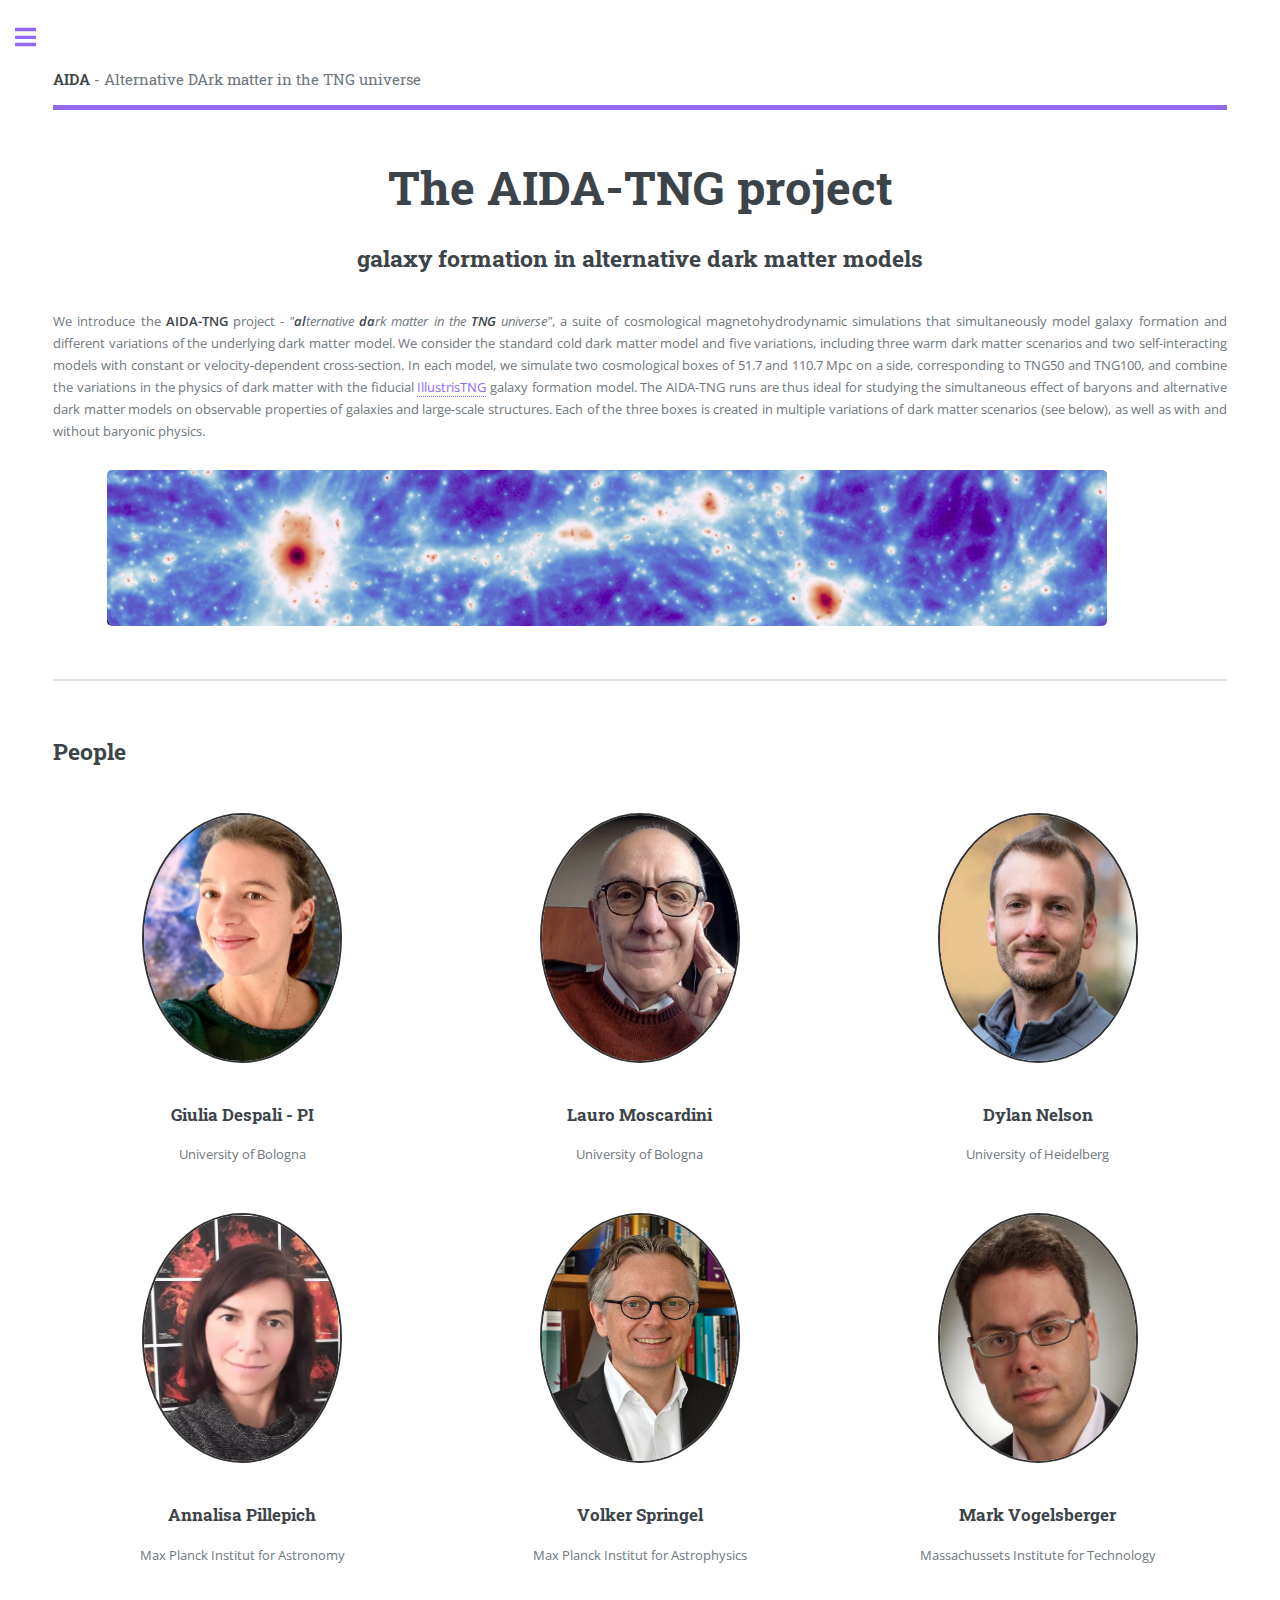
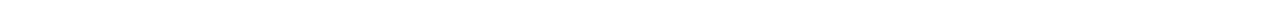
==== index.html @ 96109ca0 "new" ====
<!DOCTYPE HTML>
<!--
	Editorial by HTML5 UP
	html5up.net | @ajlkn
	Free for personal and commercial use under the CCA 3.0 license (html5up.net/license)
-->
<html>
	<head>
		<title>AIDA simulations</title>
		<meta charset="utf-8" />
		<meta name="viewport" content="width=device-width, initial-scale=1, user-scalable=no" />
		<link rel="stylesheet" href="assets/css/main.css" />
	</head>
	<body class="is-preload">

		<!-- Wrapper -->
			<div id="wrapper">

				<!-- Main -->
					<div id="main">
						<div class="inner">

							<!-- Header -->
								<header id="header">
									<a href="index.html" class="logo"><strong>AIDA</strong> - Alternative DArk matter in the TNG universe</a>

								</header>

							<!-- Banner -->
								<section id="banner">
									<div class="content";>
  										<header align='center'>
											<h1>The AIDA-TNG project<br />
											<h2>galaxy formation in alternative dark matter models</p>
										</header>
                                        <p align="justify">  We introduce the <strong>AIDA-TNG</strong> project - <i> "<b>al</b>ternative <b>da</b>rk matter in the <b>TNG</b> universe"</i>, a suite of cosmological magnetohydrodynamic simulations that simultaneously model galaxy formation and different variations of the underlying dark matter model. We consider the standard cold dark matter model and five variations, including three warm dark matter scenarios and two self-interacting models with constant or velocity-dependent cross-section. In each model, we simulate two cosmological boxes of 51.7 and 110.7 Mpc on a side, corresponding to TNG50 and TNG100, and combine the variations in the physics of dark matter with the fiducial <a href="https://www.tng-project.org/">IllustrisTNG</a> galaxy formation model. The AIDA-TNG runs are thus ideal for studying the simultaneous effect of baryons and alternative dark matter models on observable properties of galaxies and large-scale structures. Each of the three boxes is created in multiple variations of dark matter scenarios (see below), as well as with and without baryonic physics.
                                        </p>
                                        <span class="image main"><img src="images/banner.jpg" alt="" style="width:1000px;vertical-align:middle;"/></span>

									</div>
                                </section>


							<!-- Section -->
								<section>
                                    <h2>People</h2>
                                    <div class="row">
                                        <div class="col-4 col-12-medium" align="center">
                                            <span class="image main"><img src="images/giulia.jpg" alt="" style="width:200px;height:250px;border-radius:50%;overflow:hidden;border:2px solid #333;margin:20px;background-size:cover;vertical-align:middle;" /></span>

                                        </div>
                                        <div class="col-4 col-12-medium" align="center">
                                            <span class="image main"><img src="images/lauro2.jpg" alt="" style="width:200px;height:250px;border-radius:50%;overflow:hidden;border:2px solid #333;margin:20px;background-size:cover;vertical-align:middle;" /></span>

                                        </div>
                                        <div class="col-4 col-12-medium" align="center">
                                            <span class="image main"><img src="images/dylan.jpg" alt="" style="width:200px;height:250px;border-radius:50%;overflow:hidden;border:2px solid #333;margin:20px;background-size:cover;vertical-align:middle;" /></span>

                                        </div>
                                    </div>
                                    <div class="row">
                                            <div class="col-4 col-12-medium" align="center">
                                                <h3>Giulia Despali - PI</h3>
                                                <p>University of Bologna</p>
                                            </div>
                                        <div class="col-4 col-12-medium"  align="center";
>
                                                <h3>Lauro Moscardini</h3>
                                            <p>University of Bologna</p>
                                        </div>
                                        <div class="col-4 col-12-medium" align="center">
                                            <h3>Dylan Nelson</h3>
                                            <p>University of Heidelberg</p>
                                        </div>
                                    </div>
                                    <div class="row">
                                        <div class="col-4 col-12-medium" align="center">
                                            <span class="image main"><img src="images/annalisa2.jpg" alt="" style="width:200px;height:250px;border-radius:50%;overflow:hidden;border:2px solid #333;margin:20px;background-size:cover;vertical-align:middle;" /></span>

                                        </div>
                                        <div class="col-4 col-12-medium" align="center">
                                            <span class="image main"><img src="images/volker.jpg" alt="" style="width:200px;height:250px;border-radius:50%;overflow:hidden;border:2px solid #333;margin:20px;background-size:cover;vertical-align:middle;" /></span>

                                        </div>
                                        <div class="col-4 col-12-medium" align="center">
                                            <span class="image main"><img src="images/mark.jpg" alt="" style="width:200px;height:250px;border-radius:50%;overflow:hidden;border:2px solid #333;margin:20px;background-size:cover;vertical-align:middle;" /></span>

                                        </div>
                                    </div>
                                    <div class="row">
                                            <div class="col-4 col-12-medium" align="center">
                                                <h3>Annalisa Pillepich</h3>
                                                <p>Max Planck Institut for Astronomy</p>
                                            </div>
                                        <div class="col-4 col-12-medium" align="center">
                                                <h3>Volker Springel</h3>
                                            <p>Max Planck Institut for Astrophysics</p>
                                        </div>
                                        <div class="col-4 col-12-medium" align="center">
                                            <h3>Mark Vogelsberger</h3>
                                            <p>Massachussets Institute for Technology</p>
                                        </div>
                                    </div>
								</section>

						</div>
					</div>

				<!-- Sidebar -->
					<div id="sidebar">
						<div class="inner">

							<!-- Search -->
								<section id="search" class="alt">
									<form method="post" action="#">
										<input type="text" name="query" id="query" placeholder="Search" />
									</form>
								</section>

							<!-- Menu -->
								<nav id="menu">
									<header class="major">
										<h2>Menu</h2>
									</header>
									<ul>
										<li><a href="index.html">Homepage</a></li>
										<li><a href="overview.html">Overview</a></li>
										<li><a href="news.html">News</a></li>
                                        <li><a href="papers.html">Publications</a></li>
								</nav>


							<!-- Section -->
								<section>
									<header class="major">
										<h2>Get in touch</h2>
									</header>
									<p>If you are interested in using the simulations for your science, please get in touch</p>
									<ul class="contact">
										<li class="icon solid fa-envelope"><a href="#">giulia.despali@unibo.it</a></li>
									</ul>
								</section>

							<!-- Footer -->
								<footer id="footer">
									<p class="copyright">&copy; GD. All rights reserved. Design: <a href="https://html5up.net">HTML5 UP</a>.</p>
								</footer>

						</div>
					</div>

			</div>

		<!-- Scripts -->
			<script src="assets/js/jquery.min.js"></script>
			<script src="assets/js/browser.min.js"></script>
			<script src="assets/js/breakpoints.min.js"></script>
			<script src="assets/js/util.js"></script>
			<script src="assets/js/main.js"></script>

	</body>
</html>
---- assets/css/main.css ----
@import url(fontawesome-all.min.css);
@import url("https://fonts.googleapis.com/css?family=Open+Sans:400,600,400italic,600italic|Roboto+Slab:400,700");
/*
	Editorial by HTML5 UP
	html5up.net | @ajlkn
	Free for personal and commercial use under the CCA 3.0 license (html5up.net/license)
*/
html, body, div, span, applet, object,
iframe, h1, h2, h3, h4, h5, h6, p, blockquote,
pre, a, abbr, acronym, address, big, cite,
code, del, dfn, em, img, ins, kbd, q, s, samp,
small, strike, strong, sub, sup, tt, var, b,
u, i, center, dl, dt, dd, ol, ul, li, fieldset,
form, label, legend, table, caption, tbody,
tfoot, thead, tr, th, td, article, aside,
canvas, details, embed, figure, figcaption,
footer, header, hgroup, menu, nav, output, ruby,
section, summary, time, mark, audio, video {
  margin: 0;
  padding: 0;
  border: 0;
  font-size: 100%;
  font: inherit;
  vertical-align: baseline; }

article, aside, details, figcaption, figure,
footer, header, hgroup, menu, nav, section {
  display: block; }

body {
  line-height: 1; }

ol, ul {
  list-style: none; }

blockquote, q {
  quotes: none; }
  blockquote:before, blockquote:after, q:before, q:after {
    content: '';
    content: none; }

table {
  border-collapse: collapse;
  border-spacing: 0; }

body {
  -webkit-text-size-adjust: none; }

mark {
  background-color: transparent;
  color: inherit; }

input::-moz-focus-inner {
  border: 0;
  padding: 0; }

input, select, textarea {
  -moz-appearance: none;
  -webkit-appearance: none;
  -ms-appearance: none;
  appearance: none; }

/* Basic */
@-ms-viewport {
  width: device-width; }

body {
  -ms-overflow-style: scrollbar; }

@media screen and (max-width: 480px) {
  html, body {
    min-width: 320px; } }

html {
  box-sizing: border-box; }

*, *:before, *:after {
  box-sizing: inherit; }

body {
  background: #ffffff; }
  body.is-preload *, body.is-preload *:before, body.is-preload *:after, body.is-resizing *, body.is-resizing *:before, body.is-resizing *:after {
    -moz-animation: none !important;
    -webkit-animation: none !important;
    -ms-animation: none !important;
    animation: none !important;
    -moz-transition: none !important;
    -webkit-transition: none !important;
    -ms-transition: none !important;
    transition: none !important; }

/* Type */
body, input, select, textarea {
  color: #6f777d;
  font-family: "Open Sans", sans-serif;
  font-size: 13pt;
  font-weight: 400;
  line-height: 1.65; }
  @media screen and (max-width: 1680px) {
    body, input, select, textarea {
      font-size: 11pt; } }
  @media screen and (max-width: 1280px) {
    body, input, select, textarea {
      font-size: 10pt; } }
  @media screen and (max-width: 360px) {
    body, input, select, textarea {
      font-size: 9pt; } }

a {
  -moz-transition: color 0.2s ease-in-out, border-bottom-color 0.2s ease-in-out;
  -webkit-transition: color 0.2s ease-in-out, border-bottom-color 0.2s ease-in-out;
  -ms-transition: color 0.2s ease-in-out, border-bottom-color 0.2s ease-in-out;
  transition: color 0.2s ease-in-out, border-bottom-color 0.2s ease-in-out;
  border-bottom: dotted 1px;
  color: #9268f2;
  text-decoration: none; }
  a:hover {
    border-bottom-color: #9268f2;
    color: #9268f2 !important; }
    a:hover strong {
      color: inherit; }

strong, b {
  color: #3d4449;
  font-weight: 600; }

em, i {
  font-style: italic; }

p {
  margin: 0 0 2em 0; }

h1, h2, h3, h4, h5, h6 {
  color: #3d4449;
  font-family: "Roboto Slab", serif;
  font-weight: 700;
  line-height: 1.5;
  margin: 0 0 1em 0; }
  h1 a, h2 a, h3 a, h4 a, h5 a, h6 a {
    color: inherit;
    text-decoration: none;
    border-bottom: 0; }

h1 {
  font-size: 4em;
  margin: 0 0 0.5em 0;
  line-height: 1.3; }

h2 {
  font-size: 1.75em; }

h3 {
  font-size: 1.25em; }

h4 {
  font-size: 1.1em; }

h5 {
  font-size: 0.9em; }

h6 {
  font-size: 0.7em; }

@media screen and (max-width: 1680px) {
  h1 {
    font-size: 3.5em; } }

@media screen and (max-width: 980px) {
  h1 {
    font-size: 3.25em; } }

@media screen and (max-width: 736px) {
  h1 {
    font-size: 2em;
    line-height: 1.4; }
  h2 {
    font-size: 1.5em; } }

sub {
  font-size: 0.8em;
  position: relative;
  top: 0.5em; }

sup {
  font-size: 0.8em;
  position: relative;
  top: -0.5em; }

blockquote {
  border-left: solid 3px rgba(210, 215, 217, 0.75);
  font-style: italic;
  margin: 0 0 2em 0;
  padding: 0.5em 0 0.5em 2em; }

code {
  background: rgba(230, 235, 237, 0.25);
  border-radius: 0.375em;
  border: solid 1px rgba(210, 215, 217, 0.75);
  font-family: "Courier New", monospace;
  font-size: 0.9em;
  margin: 0 0.25em;
  padding: 0.25em 0.65em; }

pre {
  -webkit-overflow-scrolling: touch;
  font-family: "Courier New", monospace;
  font-size: 0.9em;
  margin: 0 0 2em 0; }
  pre code {
    display: block;
    line-height: 1.75;
    padding: 1em 1.5em;
    overflow-x: auto; }

hr {
  border: 0;
  border-bottom: solid 1px rgba(210, 215, 217, 0.75);
  margin: 2em 0; }
  hr.major {
    margin: 3em 0; }

.align-left {
  text-align: left; }

.align-center {
  text-align: center; }

.align-right {
  text-align: right; }

/* Row */
.row {
  display: flex;
  flex-wrap: wrap;
  box-sizing: border-box;
  align-items: stretch; }
  .row > * {
    box-sizing: border-box; }
  .row.gtr-uniform > * > :last-child {
    margin-bottom: 0; }
  .row.aln-left {
    justify-content: flex-start; }
  .row.aln-center {
    justify-content: center; }
  .row.aln-right {
    justify-content: flex-end; }
  .row.aln-top {
    align-items: flex-start; }
  .row.aln-middle {
    align-items: center; }
  .row.aln-bottom {
    align-items: flex-end; }
  .row > .imp {
    order: -1; }
  .row > .col-1 {
    width: 8.33333%; }
  .row > .off-1 {
    margin-left: 8.33333%; }
  .row > .col-2 {
    width: 16.66667%; }
  .row > .off-2 {
    margin-left: 16.66667%; }
  .row > .col-3 {
    width: 25%; }
  .row > .off-3 {
    margin-left: 25%; }
  .row > .col-4 {
    width: 33.33333%; }
  .row > .off-4 {
    margin-left: 33.33333%; }
  .row > .col-5 {
    width: 41.66667%; }
  .row > .off-5 {
    margin-left: 41.66667%; }
  .row > .col-6 {
    width: 50%; }
  .row > .off-6 {
    margin-left: 50%; }
  .row > .col-7 {
    width: 58.33333%; }
  .row > .off-7 {
    margin-left: 58.33333%; }
  .row > .col-8 {
    width: 66.66667%; }
  .row > .off-8 {
    margin-left: 66.66667%; }
  .row > .col-9 {
    width: 75%; }
  .row > .off-9 {
    margin-left: 75%; }
  .row > .col-10 {
    width: 83.33333%; }
  .row > .off-10 {
    margin-left: 83.33333%; }
  .row > .col-11 {
    width: 91.66667%; }
  .row > .off-11 {
    margin-left: 91.66667%; }
  .row > .col-12 {
    width: 100%; }
  .row > .off-12 {
    margin-left: 100%; }
  .row.gtr-0 {
    margin-top: 0;
    margin-left: 0em; }
    .row.gtr-0 > * {
      padding: 0 0 0 0em; }
    .row.gtr-0.gtr-uniform {
      margin-top: 0em; }
      .row.gtr-0.gtr-uniform > * {
        padding-top: 0em; }
  .row.gtr-25 {
    margin-top: 0;
    margin-left: -0.375em; }
    .row.gtr-25 > * {
      padding: 0 0 0 0.375em; }
    .row.gtr-25.gtr-uniform {
      margin-top: -0.375em; }
      .row.gtr-25.gtr-uniform > * {
        padding-top: 0.375em; }
  .row.gtr-50 {
    margin-top: 0;
    margin-left: -0.75em; }
    .row.gtr-50 > * {
      padding: 0 0 0 0.75em; }
    .row.gtr-50.gtr-uniform {
      margin-top: -0.75em; }
      .row.gtr-50.gtr-uniform > * {
        padding-top: 0.75em; }
  .row {
    margin-top: 0;
    margin-left: -1.5em; }
    .row > * {
      padding: 0 0 0 1.5em; }
    .row.gtr-uniform {
      margin-top: -1.5em; }
      .row.gtr-uniform > * {
        padding-top: 1.5em; }
  .row.gtr-150 {
    margin-top: 0;
    margin-left: -2.25em; }
    .row.gtr-150 > * {
      padding: 0 0 0 2.25em; }
    .row.gtr-150.gtr-uniform {
      margin-top: -2.25em; }
      .row.gtr-150.gtr-uniform > * {
        padding-top: 2.25em; }
  .row.gtr-200 {
    margin-top: 0;
    margin-left: -3em; }
    .row.gtr-200 > * {
      padding: 0 0 0 3em; }
    .row.gtr-200.gtr-uniform {
      margin-top: -3em; }
      .row.gtr-200.gtr-uniform > * {
        padding-top: 3em; }
  @media screen and (max-width: 1680px) {
    .row {
      display: flex;
      flex-wrap: wrap;
      box-sizing: border-box;
      align-items: stretch; }
      .row > * {
        box-sizing: border-box; }
      .row.gtr-uniform > * > :last-child {
        margin-bottom: 0; }
      .row.aln-left {
        justify-content: flex-start; }
      .row.aln-center {
        justify-content: center; }
      .row.aln-right {
        justify-content: flex-end; }
      .row.aln-top {
        align-items: flex-start; }
      .row.aln-middle {
        align-items: center; }
      .row.aln-bottom {
        align-items: flex-end; }
      .row > .imp-xlarge {
        order: -1; }
      .row > .col-1-xlarge {
        width: 8.33333%; }
      .row > .off-1-xlarge {
        margin-left: 8.33333%; }
      .row > .col-2-xlarge {
        width: 16.66667%; }
      .row > .off-2-xlarge {
        margin-left: 16.66667%; }
      .row > .col-3-xlarge {
        width: 25%; }
      .row > .off-3-xlarge {
        margin-left: 25%; }
      .row > .col-4-xlarge {
        width: 33.33333%; }
      .row > .off-4-xlarge {
        margin-left: 33.33333%; }
      .row > .col-5-xlarge {
        width: 41.66667%; }
      .row > .off-5-xlarge {
        margin-left: 41.66667%; }
      .row > .col-6-xlarge {
        width: 50%; }
      .row > .off-6-xlarge {
        margin-left: 50%; }
      .row > .col-7-xlarge {
        width: 58.33333%; }
      .row > .off-7-xlarge {
        margin-left: 58.33333%; }
      .row > .col-8-xlarge {
        width: 66.66667%; }
      .row > .off-8-xlarge {
        margin-left: 66.66667%; }
      .row > .col-9-xlarge {
        width: 75%; }
      .row > .off-9-xlarge {
        margin-left: 75%; }
      .row > .col-10-xlarge {
        width: 83.33333%; }
      .row > .off-10-xlarge {
        margin-left: 83.33333%; }
      .row > .col-11-xlarge {
        width: 91.66667%; }
      .row > .off-11-xlarge {
        margin-left: 91.66667%; }
      .row > .col-12-xlarge {
        width: 100%; }
      .row > .off-12-xlarge {
        margin-left: 100%; }
      .row.gtr-0 {
        margin-top: 0;
        margin-left: 0em; }
        .row.gtr-0 > * {
          padding: 0 0 0 0em; }
        .row.gtr-0.gtr-uniform {
          margin-top: 0em; }
          .row.gtr-0.gtr-uniform > * {
            padding-top: 0em; }
      .row.gtr-25 {
        margin-top: 0;
        margin-left: -0.375em; }
        .row.gtr-25 > * {
          padding: 0 0 0 0.375em; }
        .row.gtr-25.gtr-uniform {
          margin-top: -0.375em; }
          .row.gtr-25.gtr-uniform > * {
            padding-top: 0.375em; }
      .row.gtr-50 {
        margin-top: 0;
        margin-left: -0.75em; }
        .row.gtr-50 > * {
          padding: 0 0 0 0.75em; }
        .row.gtr-50.gtr-uniform {
          margin-top: -0.75em; }
          .row.gtr-50.gtr-uniform > * {
            padding-top: 0.75em; }
      .row {
        margin-top: 0;
        margin-left: -1.5em; }
        .row > * {
          padding: 0 0 0 1.5em; }
        .row.gtr-uniform {
          margin-top: -1.5em; }
          .row.gtr-uniform > * {
            padding-top: 1.5em; }
      .row.gtr-150 {
        margin-top: 0;
        margin-left: -2.25em; }
        .row.gtr-150 > * {
          padding: 0 0 0 2.25em; }
        .row.gtr-150.gtr-uniform {
          margin-top: -2.25em; }
          .row.gtr-150.gtr-uniform > * {
            padding-top: 2.25em; }
      .row.gtr-200 {
        margin-top: 0;
        margin-left: -3em; }
        .row.gtr-200 > * {
          padding: 0 0 0 3em; }
        .row.gtr-200.gtr-uniform {
          margin-top: -3em; }
          .row.gtr-200.gtr-uniform > * {
            padding-top: 3em; } }
  @media screen and (max-width: 1280px) {
    .row {
      display: flex;
      flex-wrap: wrap;
      box-sizing: border-box;
      align-items: stretch; }
      .row > * {
        box-sizing: border-box; }
      .row.gtr-uniform > * > :last-child {
        margin-bottom: 0; }
      .row.aln-left {
        justify-content: flex-start; }
      .row.aln-center {
        justify-content: center; }
      .row.aln-right {
        justify-content: flex-end; }
      .row.aln-top {
        align-items: flex-start; }
      .row.aln-middle {
        align-items: center; }
      .row.aln-bottom {
        align-items: flex-end; }
      .row > .imp-large {
        order: -1; }
      .row > .col-1-large {
        width: 8.33333%; }
      .row > .off-1-large {
        margin-left: 8.33333%; }
      .row > .col-2-large {
        width: 16.66667%; }
      .row > .off-2-large {
        margin-left: 16.66667%; }
      .row > .col-3-large {
        width: 25%; }
      .row > .off-3-large {
        margin-left: 25%; }
      .row > .col-4-large {
        width: 33.33333%; }
      .row > .off-4-large {
        margin-left: 33.33333%; }
      .row > .col-5-large {
        width: 41.66667%; }
      .row > .off-5-large {
        margin-left: 41.66667%; }
      .row > .col-6-large {
        width: 50%; }
      .row > .off-6-large {
        margin-left: 50%; }
      .row > .col-7-large {
        width: 58.33333%; }
      .row > .off-7-large {
        margin-left: 58.33333%; }
      .row > .col-8-large {
        width: 66.66667%; }
      .row > .off-8-large {
        margin-left: 66.66667%; }
      .row > .col-9-large {
        width: 75%; }
      .row > .off-9-large {
        margin-left: 75%; }
      .row > .col-10-large {
        width: 83.33333%; }
      .row > .off-10-large {
        margin-left: 83.33333%; }
      .row > .col-11-large {
        width: 91.66667%; }
      .row > .off-11-large {
        margin-left: 91.66667%; }
      .row > .col-12-large {
        width: 100%; }
      .row > .off-12-large {
        margin-left: 100%; }
      .row.gtr-0 {
        margin-top: 0;
        margin-left: 0em; }
        .row.gtr-0 > * {
          padding: 0 0 0 0em; }
        .row.gtr-0.gtr-uniform {
          margin-top: 0em; }
          .row.gtr-0.gtr-uniform > * {
            padding-top: 0em; }
      .row.gtr-25 {
        margin-top: 0;
        margin-left: -0.375em; }
        .row.gtr-25 > * {
          padding: 0 0 0 0.375em; }
        .row.gtr-25.gtr-uniform {
          margin-top: -0.375em; }
          .row.gtr-25.gtr-uniform > * {
            padding-top: 0.375em; }
      .row.gtr-50 {
        margin-top: 0;
        margin-left: -0.75em; }
        .row.gtr-50 > * {
          padding: 0 0 0 0.75em; }
        .row.gtr-50.gtr-uniform {
          margin-top: -0.75em; }
          .row.gtr-50.gtr-uniform > * {
            padding-top: 0.75em; }
      .row {
        margin-top: 0;
        margin-left: -1.5em; }
        .row > * {
          padding: 0 0 0 1.5em; }
        .row.gtr-uniform {
          margin-top: -1.5em; }
          .row.gtr-uniform > * {
            padding-top: 1.5em; }
      .row.gtr-150 {
        margin-top: 0;
        margin-left: -2.25em; }
        .row.gtr-150 > * {
          padding: 0 0 0 2.25em; }
        .row.gtr-150.gtr-uniform {
          margin-top: -2.25em; }
          .row.gtr-150.gtr-uniform > * {
            padding-top: 2.25em; }
      .row.gtr-200 {
        margin-top: 0;
        margin-left: -3em; }
        .row.gtr-200 > * {
          padding: 0 0 0 3em; }
        .row.gtr-200.gtr-uniform {
          margin-top: -3em; }
          .row.gtr-200.gtr-uniform > * {
            padding-top: 3em; } }
  @media screen and (max-width: 980px) {
    .row {
      display: flex;
      flex-wrap: wrap;
      box-sizing: border-box;
      align-items: stretch; }
      .row > * {
        box-sizing: border-box; }
      .row.gtr-uniform > * > :last-child {
        margin-bottom: 0; }
      .row.aln-left {
        justify-content: flex-start; }
      .row.aln-center {
        justify-content: center; }
      .row.aln-right {
        justify-content: flex-end; }
      .row.aln-top {
        align-items: flex-start; }
      .row.aln-middle {
        align-items: center; }
      .row.aln-bottom {
        align-items: flex-end; }
      .row > .imp-medium {
        order: -1; }
      .row > .col-1-medium {
        width: 8.33333%; }
      .row > .off-1-medium {
        margin-left: 8.33333%; }
      .row > .col-2-medium {
        width: 16.66667%; }
      .row > .off-2-medium {
        margin-left: 16.66667%; }
      .row > .col-3-medium {
        width: 25%; }
      .row > .off-3-medium {
        margin-left: 25%; }
      .row > .col-4-medium {
        width: 33.33333%; }
      .row > .off-4-medium {
        margin-left: 33.33333%; }
      .row > .col-5-medium {
        width: 41.66667%; }
      .row > .off-5-medium {
        margin-left: 41.66667%; }
      .row > .col-6-medium {
        width: 50%; }
      .row > .off-6-medium {
        margin-left: 50%; }
      .row > .col-7-medium {
        width: 58.33333%; }
      .row > .off-7-medium {
        margin-left: 58.33333%; }
      .row > .col-8-medium {
        width: 66.66667%; }
      .row > .off-8-medium {
        margin-left: 66.66667%; }
      .row > .col-9-medium {
        width: 75%; }
      .row > .off-9-medium {
        margin-left: 75%; }
      .row > .col-10-medium {
        width: 83.33333%; }
      .row > .off-10-medium {
        margin-left: 83.33333%; }
      .row > .col-11-medium {
        width: 91.66667%; }
      .row > .off-11-medium {
        margin-left: 91.66667%; }
      .row > .col-12-medium {
        width: 100%; }
      .row > .off-12-medium {
        margin-left: 100%; }
      .row.gtr-0 {
        margin-top: 0;
        margin-left: 0em; }
        .row.gtr-0 > * {
          padding: 0 0 0 0em; }
        .row.gtr-0.gtr-uniform {
          margin-top: 0em; }
          .row.gtr-0.gtr-uniform > * {
            padding-top: 0em; }
      .row.gtr-25 {
        margin-top: 0;
        margin-left: -0.375em; }
        .row.gtr-25 > * {
          padding: 0 0 0 0.375em; }
        .row.gtr-25.gtr-uniform {
          margin-top: -0.375em; }
          .row.gtr-25.gtr-uniform > * {
            padding-top: 0.375em; }
      .row.gtr-50 {
        margin-top: 0;
        margin-left: -0.75em; }
        .row.gtr-50 > * {
          padding: 0 0 0 0.75em; }
        .row.gtr-50.gtr-uniform {
          margin-top: -0.75em; }
          .row.gtr-50.gtr-uniform > * {
            padding-top: 0.75em; }
      .row {
        margin-top: 0;
        margin-left: -1.5em; }
        .row > * {
          padding: 0 0 0 1.5em; }
        .row.gtr-uniform {
          margin-top: -1.5em; }
          .row.gtr-uniform > * {
            padding-top: 1.5em; }
      .row.gtr-150 {
        margin-top: 0;
        margin-left: -2.25em; }
        .row.gtr-150 > * {
          padding: 0 0 0 2.25em; }
        .row.gtr-150.gtr-uniform {
          margin-top: -2.25em; }
          .row.gtr-150.gtr-uniform > * {
            padding-top: 2.25em; }
      .row.gtr-200 {
        margin-top: 0;
        margin-left: -3em; }
        .row.gtr-200 > * {
          padding: 0 0 0 3em; }
        .row.gtr-200.gtr-uniform {
          margin-top: -3em; }
          .row.gtr-200.gtr-uniform > * {
            padding-top: 3em; } }
  @media screen and (max-width: 736px) {
    .row {
      display: flex;
      flex-wrap: wrap;
      box-sizing: border-box;
      align-items: stretch; }
      .row > * {
        box-sizing: border-box; }
      .row.gtr-uniform > * > :last-child {
        margin-bottom: 0; }
      .row.aln-left {
        justify-content: flex-start; }
      .row.aln-center {
        justify-content: center; }
      .row.aln-right {
        justify-content: flex-end; }
      .row.aln-top {
        align-items: flex-start; }
      .row.aln-middle {
        align-items: center; }
      .row.aln-bottom {
        align-items: flex-end; }
      .row > .imp-small {
        order: -1; }
      .row > .col-1-small {
        width: 8.33333%; }
      .row > .off-1-small {
        margin-left: 8.33333%; }
      .row > .col-2-small {
        width: 16.66667%; }
      .row > .off-2-small {
        margin-left: 16.66667%; }
      .row > .col-3-small {
        width: 25%; }
      .row > .off-3-small {
        margin-left: 25%; }
      .row > .col-4-small {
        width: 33.33333%; }
      .row > .off-4-small {
        margin-left: 33.33333%; }
      .row > .col-5-small {
        width: 41.66667%; }
      .row > .off-5-small {
        margin-left: 41.66667%; }
      .row > .col-6-small {
        width: 50%; }
      .row > .off-6-small {
        margin-left: 50%; }
      .row > .col-7-small {
        width: 58.33333%; }
      .row > .off-7-small {
        margin-left: 58.33333%; }
      .row > .col-8-small {
        width: 66.66667%; }
      .row > .off-8-small {
        margin-left: 66.66667%; }
      .row > .col-9-small {
        width: 75%; }
      .row > .off-9-small {
        margin-left: 75%; }
      .row > .col-10-small {
        width: 83.33333%; }
      .row > .off-10-small {
        margin-left: 83.33333%; }
      .row > .col-11-small {
        width: 91.66667%; }
      .row > .off-11-small {
        margin-left: 91.66667%; }
      .row > .col-12-small {
        width: 100%; }
      .row > .off-12-small {
        margin-left: 100%; }
      .row.gtr-0 {
        margin-top: 0;
        margin-left: 0em; }
        .row.gtr-0 > * {
          padding: 0 0 0 0em; }
        .row.gtr-0.gtr-uniform {
          margin-top: 0em; }
          .row.gtr-0.gtr-uniform > * {
            padding-top: 0em; }
      .row.gtr-25 {
        margin-top: 0;
        margin-left: -0.375em; }
        .row.gtr-25 > * {
          padding: 0 0 0 0.375em; }
        .row.gtr-25.gtr-uniform {
          margin-top: -0.375em; }
          .row.gtr-25.gtr-uniform > * {
            padding-top: 0.375em; }
      .row.gtr-50 {
        margin-top: 0;
        margin-left: -0.75em; }
        .row.gtr-50 > * {
          padding: 0 0 0 0.75em; }
        .row.gtr-50.gtr-uniform {
          margin-top: -0.75em; }
          .row.gtr-50.gtr-uniform > * {
            padding-top: 0.75em; }
      .row {
        margin-top: 0;
        margin-left: -1.5em; }
        .row > * {
          padding: 0 0 0 1.5em; }
        .row.gtr-uniform {
          margin-top: -1.5em; }
          .row.gtr-uniform > * {
            padding-top: 1.5em; }
      .row.gtr-150 {
        margin-top: 0;
        margin-left: -2.25em; }
        .row.gtr-150 > * {
          padding: 0 0 0 2.25em; }
        .row.gtr-150.gtr-uniform {
          margin-top: -2.25em; }
          .row.gtr-150.gtr-uniform > * {
            padding-top: 2.25em; }
      .row.gtr-200 {
        margin-top: 0;
        margin-left: -3em; }
        .row.gtr-200 > * {
          padding: 0 0 0 3em; }
        .row.gtr-200.gtr-uniform {
          margin-top: -3em; }
          .row.gtr-200.gtr-uniform > * {
            padding-top: 3em; } }
  @media screen and (max-width: 480px) {
    .row {
      display: flex;
      flex-wrap: wrap;
      box-sizing: border-box;
      align-items: stretch; }
      .row > * {
        box-sizing: border-box; }
      .row.gtr-uniform > * > :last-child {
        margin-bottom: 0; }
      .row.aln-left {
        justify-content: flex-start; }
      .row.aln-center {
        justify-content: center; }
      .row.aln-right {
        justify-content: flex-end; }
      .row.aln-top {
        align-items: flex-start; }
      .row.aln-middle {
        align-items: center; }
      .row.aln-bottom {
        align-items: flex-end; }
      .row > .imp-xsmall {
        order: -1; }
      .row > .col-1-xsmall {
        width: 8.33333%; }
      .row > .off-1-xsmall {
        margin-left: 8.33333%; }
      .row > .col-2-xsmall {
        width: 16.66667%; }
      .row > .off-2-xsmall {
        margin-left: 16.66667%; }
      .row > .col-3-xsmall {
        width: 25%; }
      .row > .off-3-xsmall {
        margin-left: 25%; }
      .row > .col-4-xsmall {
        width: 33.33333%; }
      .row > .off-4-xsmall {
        margin-left: 33.33333%; }
      .row > .col-5-xsmall {
        width: 41.66667%; }
      .row > .off-5-xsmall {
        margin-left: 41.66667%; }
      .row > .col-6-xsmall {
        width: 50%; }
      .row > .off-6-xsmall {
        margin-left: 50%; }
      .row > .col-7-xsmall {
        width: 58.33333%; }
      .row > .off-7-xsmall {
        margin-left: 58.33333%; }
      .row > .col-8-xsmall {
        width: 66.66667%; }
      .row > .off-8-xsmall {
        margin-left: 66.66667%; }
      .row > .col-9-xsmall {
        width: 75%; }
      .row > .off-9-xsmall {
        margin-left: 75%; }
      .row > .col-10-xsmall {
        width: 83.33333%; }
      .row > .off-10-xsmall {
        margin-left: 83.33333%; }
      .row > .col-11-xsmall {
        width: 91.66667%; }
      .row > .off-11-xsmall {
        margin-left: 91.66667%; }
      .row > .col-12-xsmall {
        width: 100%; }
      .row > .off-12-xsmall {
        margin-left: 100%; }
      .row.gtr-0 {
        margin-top: 0;
        margin-left: 0em; }
        .row.gtr-0 > * {
          padding: 0 0 0 0em; }
        .row.gtr-0.gtr-uniform {
          margin-top: 0em; }
          .row.gtr-0.gtr-uniform > * {
            padding-top: 0em; }
      .row.gtr-25 {
        margin-top: 0;
        margin-left: -0.375em; }
        .row.gtr-25 > * {
          padding: 0 0 0 0.375em; }
        .row.gtr-25.gtr-uniform {
          margin-top: -0.375em; }
          .row.gtr-25.gtr-uniform > * {
            padding-top: 0.375em; }
      .row.gtr-50 {
        margin-top: 0;
        margin-left: -0.75em; }
        .row.gtr-50 > * {
          padding: 0 0 0 0.75em; }
        .row.gtr-50.gtr-uniform {
          margin-top: -0.75em; }
          .row.gtr-50.gtr-uniform > * {
            padding-top: 0.75em; }
      .row {
        margin-top: 0;
        margin-left: -1.5em; }
        .row > * {
          padding: 0 0 0 1.5em; }
        .row.gtr-uniform {
          margin-top: -1.5em; }
          .row.gtr-uniform > * {
            padding-top: 1.5em; }
      .row.gtr-150 {
        margin-top: 0;
        margin-left: -2.25em; }
        .row.gtr-150 > * {
          padding: 0 0 0 2.25em; }
        .row.gtr-150.gtr-uniform {
          margin-top: -2.25em; }
          .row.gtr-150.gtr-uniform > * {
            padding-top: 2.25em; }
      .row.gtr-200 {
        margin-top: 0;
        margin-left: -3em; }
        .row.gtr-200 > * {
          padding: 0 0 0 3em; }
        .row.gtr-200.gtr-uniform {
          margin-top: -3em; }
          .row.gtr-200.gtr-uniform > * {
            padding-top: 3em; } }

/* Section/Article */
section.special, article.special {
  text-align: center; }

header p {
  font-family: "Roboto Slab", serif;
  font-size: 1em;
  font-weight: 400;
  letter-spacing: 0.075em;
  margin-top: -0.5em;
  text-transform: uppercase; }

header.major > :last-child {
  border-bottom: solid 3px #9268f2;
  display: inline-block;
  margin: 0 0 2em 0;
  padding: 0 0.75em 0.5em 0; }

header.main > :last-child {
  margin: 0 0 1em 0; }

/* Form */
form {
  margin: 0 0 2em 0; }

label {
  color: #3d4449;
  display: block;
  font-size: 0.9em;
  font-weight: 600;
  margin: 0 0 1em 0; }

input[type="text"],
input[type="password"],
input[type="email"],
input[type="tel"],
input[type="search"],
input[type="url"],
select,
textarea {
  -moz-appearance: none;
  -webkit-appearance: none;
  -ms-appearance: none;
  appearance: none;
  background: #ffffff;
  border-radius: 0.375em;
  border: none;
  border: solid 1px rgba(210, 215, 217, 0.75);
  color: inherit;
  display: block;
  outline: 0;
  padding: 0 1em;
  text-decoration: none;
  width: 100%; }
  input[type="text"]:invalid,
  input[type="password"]:invalid,
  input[type="email"]:invalid,
  input[type="tel"]:invalid,
  input[type="search"]:invalid,
  input[type="url"]:invalid,
  select:invalid,
  textarea:invalid {
    box-shadow: none; }
  input[type="text"]:focus,
  input[type="password"]:focus,
  input[type="email"]:focus,
  input[type="tel"]:focus,
  input[type="search"]:focus,
  input[type="url"]:focus,
  select:focus,
  textarea:focus {
    border-color: #9268f2;
    box-shadow: 0 0 0 1px #9268f2; }

select {
  background-image: url("data:image/svg+xml;charset=utf8,%3Csvg xmlns='http://www.w3.org/2000/svg' width='40' height='40' preserveAspectRatio='none' viewBox='0 0 40 40'%3E%3Cpath d='M9.4,12.3l10.4,10.4l10.4-10.4c0.2-0.2,0.5-0.4,0.9-0.4c0.3,0,0.6,0.1,0.9,0.4l3.3,3.3c0.2,0.2,0.4,0.5,0.4,0.9 c0,0.4-0.1,0.6-0.4,0.9L20.7,31.9c-0.2,0.2-0.5,0.4-0.9,0.4c-0.3,0-0.6-0.1-0.9-0.4L4.3,17.3c-0.2-0.2-0.4-0.5-0.4-0.9 c0-0.4,0.1-0.6,0.4-0.9l3.3-3.3c0.2-0.2,0.5-0.4,0.9-0.4S9.1,12.1,9.4,12.3z' fill='rgba(210, 215, 217, 0.75)' /%3E%3C/svg%3E");
  background-size: 1.25em;
  background-repeat: no-repeat;
  background-position: calc(100% - 1em) center;
  height: 2.75em;
  padding-right: 2.75em;
  text-overflow: ellipsis; }
  select option {
    color: #3d4449;
    background: #ffffff; }
  select:focus::-ms-value {
    background-color: transparent; }
  select::-ms-expand {
    display: none; }

input[type="text"],
input[type="password"],
input[type="email"],
input[type="tel"],
input[type="search"],
input[type="url"],
select {
  height: 2.75em; }

textarea {
  padding: 0.75em 1em; }

input[type="checkbox"],
input[type="radio"] {
  -moz-appearance: none;
  -webkit-appearance: none;
  -ms-appearance: none;
  appearance: none;
  display: block;
  float: left;
  margin-right: -2em;
  opacity: 0;
  width: 1em;
  z-index: -1; }
  input[type="checkbox"] + label,
  input[type="radio"] + label {
    text-decoration: none;
    color: #3d4449;
    cursor: pointer;
    display: inline-block;
    font-size: 1em;
    font-weight: 400;
    padding-left: 2.4em;
    padding-right: 0.75em;
    position: relative; }
    input[type="checkbox"] + label:before,
    input[type="radio"] + label:before {
      -moz-osx-font-smoothing: grayscale;
      -webkit-font-smoothing: antialiased;
      display: inline-block;
      font-style: normal;
      font-variant: normal;
      text-rendering: auto;
      line-height: 1;
      text-transform: none !important;
      font-family: 'Font Awesome 5 Free';
      font-weight: 900; }
    input[type="checkbox"] + label:before,
    input[type="radio"] + label:before {
      background: #ffffff;
      border-radius: 0.375em;
      border: solid 1px rgba(210, 215, 217, 0.75);
      content: '';
      display: inline-block;
      font-size: 0.8em;
      height: 2.0625em;
      left: 0;
      line-height: 2.0625em;
      position: absolute;
      text-align: center;
      top: 0;
      width: 2.0625em; }
  input[type="checkbox"]:checked + label:before,
  input[type="radio"]:checked + label:before {
    background: #3d4449;
    border-color: #3d4449;
    color: #ffffff;
    content: '\f00c'; }
  input[type="checkbox"]:focus + label:before,
  input[type="radio"]:focus + label:before {
    border-color: #9268f2;
    box-shadow: 0 0 0 1px #9268f2; }

input[type="checkbox"] + label:before {
  border-radius: 0.375em; }

input[type="radio"] + label:before {
  border-radius: 100%; }

::-webkit-input-placeholder {
  color: #9fa3a6 !important;
  opacity: 1.0; }

:-moz-placeholder {
  color: #9fa3a6 !important;
  opacity: 1.0; }

::-moz-placeholder {
  color: #9fa3a6 !important;
  opacity: 1.0; }

:-ms-input-placeholder {
  color: #9fa3a6 !important;
  opacity: 1.0; }

/* Box */
.box {
  border-radius: 0.375em;
  border: solid 1px rgba(210, 215, 217, 0.75);
  margin-bottom: 2em;
  padding: 1.5em; }
  .box > :last-child,
  .box > :last-child > :last-child,
  .box > :last-child > :last-child > :last-child {
    margin-bottom: 0; }
  .box.alt {
    border: 0;
    border-radius: 0;
    padding: 0; }

/* Icon */
.icon {
  text-decoration: none;
  border-bottom: none;
  position: relative; }
  .icon:before {
    -moz-osx-font-smoothing: grayscale;
    -webkit-font-smoothing: antialiased;
    display: inline-block;
    font-style: normal;
    font-variant: normal;
    text-rendering: auto;
    line-height: 1;
    text-transform: none !important;
    font-family: 'Font Awesome 5 Free';
    font-weight: 400; }
  .icon > .label {
    display: none; }
  .icon:before {
    line-height: inherit; }
  .icon.solid:before {
    font-weight: 900; }
  .icon.brands:before {
    font-family: 'Font Awesome 5 Brands'; }

/* Image */
.image {
  border-radius: 0.375em;
  border: 0;
  display: inline-block;
  position: relative; }
  .image img {
    border-radius: 0.375em;
    display: block; }
  .image.left, .image.right {
    max-width: 40%; }
    .image.left img, .image.right img {
      width: 100%; }
  .image.left {
    float: left;
    padding: 0 1.5em 1em 0;
    top: 0.25em; }
  .image.right {
    float: right;
    padding: 0 0 1em 1.5em;
    top: 0.25em; }
  .image.fit {
    display: block;
    margin: 0 0 2em 0;
    width: 100%; }
    .image.fit img {
      width: 100%; }
  .image.main {
    display: block;
    margin: 0 0 3em 0;
    width: 100%; }
    .image.main img {
      width: 100%; }

a.image {
  overflow: hidden; }
  a.image img {
    -moz-transition: -moz-transform 0.2s ease;
    -webkit-transition: -webkit-transform 0.2s ease;
    -ms-transition: -ms-transform 0.2s ease;
    transition: transform 0.2s ease; }
  a.image:hover img {
    -moz-transform: scale(1.075);
    -webkit-transform: scale(1.075);
    -ms-transform: scale(1.075);
    transform: scale(1.075); }

/* List */
ol {
  list-style: decimal;
  margin: 0 0 2em 0;
  padding-left: 1.25em; }
  ol li {
    padding-left: 0.25em; }

ul {
  list-style: disc;
  margin: 0 0 2em 0;
  padding-left: 1em; }
  ul li {
    padding-left: 0.5em; }
  ul.alt {
    list-style: none;
    padding-left: 0; }
    ul.alt li {
      border-top: solid 1px rgba(210, 215, 217, 0.75);
      padding: 0.5em 0; }
      ul.alt li:first-child {
        border-top: 0;
        padding-top: 0; }

dl {
  margin: 0 0 2em 0; }
  dl dt {
    display: block;
    font-weight: 600;
    margin: 0 0 1em 0; }
  dl dd {
    margin-left: 2em; }

/* Actions */
ul.actions {
  display: -moz-flex;
  display: -webkit-flex;
  display: -ms-flex;
  display: flex;
  cursor: default;
  list-style: none;
  margin-left: -1em;
  padding-left: 0; }
  ul.actions li {
    padding: 0 0 0 1em;
    vertical-align: middle; }
  ul.actions.special {
    -moz-justify-content: center;
    -webkit-justify-content: center;
    -ms-justify-content: center;
    justify-content: center;
    width: 100%;
    margin-left: 0; }
    ul.actions.special li:first-child {
      padding-left: 0; }
  ul.actions.stacked {
    -moz-flex-direction: column;
    -webkit-flex-direction: column;
    -ms-flex-direction: column;
    flex-direction: column;
    margin-left: 0; }
    ul.actions.stacked li {
      padding: 1.3em 0 0 0; }
      ul.actions.stacked li:first-child {
        padding-top: 0; }
  ul.actions.fit {
    width: calc(100% + 1em); }
    ul.actions.fit li {
      -moz-flex-grow: 1;
      -webkit-flex-grow: 1;
      -ms-flex-grow: 1;
      flex-grow: 1;
      -moz-flex-shrink: 1;
      -webkit-flex-shrink: 1;
      -ms-flex-shrink: 1;
      flex-shrink: 1;
      width: 100%; }
      ul.actions.fit li > * {
        width: 100%; }
    ul.actions.fit.stacked {
      width: 100%; }

/* Icons */
ul.icons {
  cursor: default;
  list-style: none;
  padding-left: 0; }
  ul.icons li {
    display: inline-block;
    padding: 0 1em 0 0; }
    ul.icons li:last-child {
      padding-right: 0; }
    ul.icons li .icon {
      color: inherit; }
      ul.icons li .icon:before {
        font-size: 1.25em; }

/* Contact */
ul.contact {
  list-style: none;
  padding: 0; }
  ul.contact li {
    text-decoration: none;
    border-top: solid 1px rgba(210, 215, 217, 0.75);
    margin: 1.5em 0 0 0;
    padding: 1.5em 0 0 3em;
    position: relative; }
    ul.contact li:before {
      -moz-osx-font-smoothing: grayscale;
      -webkit-font-smoothing: antialiased;
      display: inline-block;
      font-style: normal;
      font-variant: normal;
      text-rendering: auto;
      line-height: 1;
      text-transform: none !important;
      font-family: 'Font Awesome 5 Free';
      font-weight: 400; }
    ul.contact li:before {
      color: #9268f2;
      display: inline-block;
      font-size: 1.5em;
      height: 1.125em;
      left: 0;
      line-height: 1.125em;
      position: absolute;
      text-align: center;
      top: 1em;
      width: 1.5em; }
    ul.contact li:first-child {
      border-top: 0;
      margin-top: 0;
      padding-top: 0; }
      ul.contact li:first-child:before {
        top: 0; }
    ul.contact li a {
      color: inherit; }

/* Pagination */
ul.pagination {
  cursor: default;
  list-style: none;
  padding-left: 0; }
  ul.pagination li {
    display: inline-block;
    padding-left: 0;
    vertical-align: middle; }
    ul.pagination li > .page {
      -moz-transition: background-color 0.2s ease-in-out, color 0.2s ease-in-out;
      -webkit-transition: background-color 0.2s ease-in-out, color 0.2s ease-in-out;
      -ms-transition: background-color 0.2s ease-in-out, color 0.2s ease-in-out;
      transition: background-color 0.2s ease-in-out, color 0.2s ease-in-out;
      border-bottom: 0;
      border-radius: 0.375em;
      display: inline-block;
      font-size: 0.8em;
      font-weight: 600;
      height: 2em;
      line-height: 2em;
      margin: 0 0.125em;
      min-width: 2em;
      padding: 0 0.5em;
      text-align: center; }
      ul.pagination li > .page.active {
        background-color: #9268f2;
        color: #ffffff !important; }
        ul.pagination li > .page.active:hover {
          background-color: #f67878; }
        ul.pagination li > .page.active:active {
          background-color: #f45c5c; }
    ul.pagination li:first-child {
      padding-right: 0.75em; }
    ul.pagination li:last-child {
      padding-left: 0.75em; }
  @media screen and (max-width: 480px) {
    ul.pagination li:nth-child(n+2):nth-last-child(n+2) {
      display: none; }
    ul.pagination li:first-child {
      padding-right: 0; } }

/* Table */
.table-wrapper {
  -webkit-overflow-scrolling: touch;
  overflow-x: auto; }

table {
  margin: 0 0 2em 0;
  width: 100%; }
  table tbody tr {
    border: solid 1px rgba(210, 215, 217, 0.75);
    border-left: 0;
    border-right: 0; }
    table tbody tr:nth-child(2n + 1) {
      background-color: rgba(230, 235, 237, 0.25); }
  table td {
    padding: 0.75em 0.75em; }
  table th {
    color: #3d4449;
    font-size: 0.9em;
    font-weight: 600;
    padding: 0 0.75em 0.75em 0.75em;
    text-align: left; }
  table thead {
    border-bottom: solid 2px rgba(210, 215, 217, 0.75); }
  table tfoot {
    border-top: solid 2px rgba(210, 215, 217, 0.75); }
  table.alt {
    border-collapse: separate; }
    table.alt tbody tr td {
      border: solid 1px rgba(210, 215, 217, 0.75);
      border-left-width: 0;
      border-top-width: 0; }
      table.alt tbody tr td:first-child {
        border-left-width: 1px; }
    table.alt tbody tr:first-child td {
      border-top-width: 1px; }
    table.alt thead {
      border-bottom: 0; }
    table.alt tfoot {
      border-top: 0; }

/* Button */
input[type="submit"],
input[type="reset"],
input[type="button"],
button,
.button {
  -moz-appearance: none;
  -webkit-appearance: none;
  -ms-appearance: none;
  appearance: none;
  -moz-transition: background-color 0.2s ease-in-out, color 0.2s ease-in-out;
  -webkit-transition: background-color 0.2s ease-in-out, color 0.2s ease-in-out;
  -ms-transition: background-color 0.2s ease-in-out, color 0.2s ease-in-out;
  transition: background-color 0.2s ease-in-out, color 0.2s ease-in-out;
  background-color: transparent;
  border-radius: 0.375em;
  border: 0;
  box-shadow: inset 0 0 0 2px #9268f2;
  color: #9268f2 !important;
  cursor: pointer;
  display: inline-block;
  font-family: "Roboto Slab", serif;
  font-size: 0.8em;
  font-weight: 700;
  height: 3.5em;
  letter-spacing: 0.075em;
  line-height: 3.5em;
  padding: 0 2.25em;
  text-align: center;
  text-decoration: none;
  text-transform: uppercase;
  white-space: nowrap; }
  input[type="submit"]:hover,
  input[type="reset"]:hover,
  input[type="button"]:hover,
  button:hover,
  .button:hover {
    background-color: rgba(245, 106, 106, 0.05); }
  input[type="submit"]:active,
  input[type="reset"]:active,
  input[type="button"]:active,
  button:active,
  .button:active {
    background-color: rgba(245, 106, 106, 0.15); }
  input[type="submit"].icon:before,
  input[type="reset"].icon:before,
  input[type="button"].icon:before,
  button.icon:before,
  .button.icon:before {
    margin-right: 0.5em; }
  input[type="submit"].fit,
  input[type="reset"].fit,
  input[type="button"].fit,
  button.fit,
  .button.fit {
    width: 100%; }
  input[type="submit"].small,
  input[type="reset"].small,
  input[type="button"].small,
  button.small,
  .button.small {
    font-size: 0.6em; }
  input[type="submit"].large,
  input[type="reset"].large,
  input[type="button"].large,
  button.large,
  .button.large {
    font-size: 1em;
    height: 3.65em;
    line-height: 3.65em; }
  input[type="submit"].primary,
  input[type="reset"].primary,
  input[type="button"].primary,
  button.primary,
  .button.primary {
    background-color: #9268f2;
    box-shadow: none;
    color: #ffffff !important; }
    input[type="submit"].primary:hover,
    input[type="reset"].primary:hover,
    input[type="button"].primary:hover,
    button.primary:hover,
    .button.primary:hover {
      background-color: #f67878; }
    input[type="submit"].primary:active,
    input[type="reset"].primary:active,
    input[type="button"].primary:active,
    button.primary:active,
    .button.primary:active {
      background-color: #f45c5c; }
  input[type="submit"].disabled, input[type="submit"]:disabled,
  input[type="reset"].disabled,
  input[type="reset"]:disabled,
  input[type="button"].disabled,
  input[type="button"]:disabled,
  button.disabled,
  button:disabled,
  .button.disabled,
  .button:disabled {
    pointer-events: none;
    opacity: 0.25; }

/* Mini Posts */
.mini-posts article {
  border-top: solid 1px rgba(210, 215, 217, 0.75);
  margin-top: 2em;
  padding-top: 2em; }
  .mini-posts article .image {
    display: block;
    margin: 0 0 1.5em 0; }
    .mini-posts article .image img {
      display: block;
      width: 100%; }
  .mini-posts article:first-child {
    border-top: 0;
    margin-top: 0;
    padding-top: 0; }

/* Features */
.features {
  display: -moz-flex;
  display: -webkit-flex;
  display: -ms-flex;
  display: flex;
  -moz-flex-wrap: wrap;
  -webkit-flex-wrap: wrap;
  -ms-flex-wrap: wrap;
  flex-wrap: wrap;
  margin: 0 0 2em -3em;
  width: calc(100% + 3em); }
  .features article {
    -moz-align-items: center;
    -webkit-align-items: center;
    -ms-align-items: center;
    align-items: center;
    display: -moz-flex;
    display: -webkit-flex;
    display: -ms-flex;
    display: flex;
    margin: 0 0 3em 3em;
    position: relative;
    width: calc(50% - 3em); }
    .features article:nth-child(2n - 1) {
      margin-right: 1.5em; }
    .features article:nth-child(2n) {
      margin-left: 1.5em; }
    .features article:nth-last-child(1), .features article:nth-last-child(2) {
      margin-bottom: 0; }
    .features article .icon {
      -moz-flex-grow: 0;
      -webkit-flex-grow: 0;
      -ms-flex-grow: 0;
      flex-grow: 0;
      -moz-flex-shrink: 0;
      -webkit-flex-shrink: 0;
      -ms-flex-shrink: 0;
      flex-shrink: 0;
      display: block;
      height: 10em;
      line-height: 10em;
      margin: 0 2em 0 0;
      text-align: center;
      width: 10em; }
      .features article .icon:before {
        color: #9268f2;
        font-size: 2.75rem;
        position: relative;
        top: 0.05em; }
      .features article .icon:after {
        -moz-transform: rotate(45deg);
        -webkit-transform: rotate(45deg);
        -ms-transform: rotate(45deg);
        transform: rotate(45deg);
        border-radius: 0.25rem;
        border: solid 2px rgba(210, 215, 217, 0.75);
        content: '';
        display: block;
        height: 7em;
        left: 50%;
        margin: -3.5em 0 0 -3.5em;
        position: absolute;
        top: 50%;
        width: 7em; }
    .features article .content {
      -moz-flex-grow: 1;
      -webkit-flex-grow: 1;
      -ms-flex-grow: 1;
      flex-grow: 1;
      -moz-flex-shrink: 1;
      -webkit-flex-shrink: 1;
      -ms-flex-shrink: 1;
      flex-shrink: 1;
      width: 100%; }
      .features article .content > :last-child {
        margin-bottom: 0; }
  @media screen and (max-width: 980px) {
    .features {
      margin: 0 0 2em 0;
      width: 100%; }
      .features article {
        margin: 0 0 3em 0;
        width: 100%; }
        .features article:nth-child(2n - 1) {
          margin-right: 0; }
        .features article:nth-child(2n) {
          margin-left: 0; }
        .features article:nth-last-child(1), .features article:nth-last-child(2) {
          margin-bottom: 3em; }
        .features article:last-child {
          margin-bottom: 0; }
        .features article .icon {
          height: 8em;
          line-height: 8em;
          width: 8em; }
          .features article .icon:before {
            font-size: 2.25rem; }
          .features article .icon:after {
            height: 6em;
            margin: -3em 0 0 -3em;
            width: 6em; } }
  @media screen and (max-width: 480px) {
    .features article {
      -moz-flex-direction: column;
      -webkit-flex-direction: column;
      -ms-flex-direction: column;
      flex-direction: column;
      -moz-align-items: -moz-flex-start;
      -webkit-align-items: -webkit-flex-start;
      -ms-align-items: -ms-flex-start;
      align-items: flex-start; }
      .features article .icon {
        height: 6em;
        line-height: 6em;
        margin: 0 0 1.5em 0;
        width: 6em; }
        .features article .icon:before {
          font-size: 1.5rem; }
        .features article .icon:after {
          height: 4em;
          margin: -2em 0 0 -2em;
          width: 4em; } }
  @media screen and (max-width: 480px) {
    .features article .icon:before {
      font-size: 1.25rem; } }

/* Posts */
.posts {
  display: -moz-flex;
  display: -webkit-flex;
  display: -ms-flex;
  display: flex;
  -moz-flex-wrap: wrap;
  -webkit-flex-wrap: wrap;
  -ms-flex-wrap: wrap;
  flex-wrap: wrap;
  margin: 0 0 2em -6em;
  width: calc(100% + 6em); }
  .posts article {
    -moz-flex-grow: 0;
    -webkit-flex-grow: 0;
    -ms-flex-grow: 0;
    flex-grow: 0;
    -moz-flex-shrink: 1;
    -webkit-flex-shrink: 1;
    -ms-flex-shrink: 1;
    flex-shrink: 1;
    margin: 0 0 6em 6em;
    position: relative;
    width: calc(33.33333% - 6em); }
    .posts article:before {
      background: rgba(210, 215, 217, 0.75);
      content: '';
      display: block;
      height: calc(100% + 6em);
      left: -3em;
      position: absolute;
      top: 0;
      width: 1px; }
    .posts article:after {
      background: rgba(210, 215, 217, 0.75);
      bottom: -3em;
      content: '';
      display: block;
      height: 1px;
      position: absolute;
      right: 0;
      width: calc(100% + 6em); }
    .posts article > :last-child {
      margin-bottom: 0; }
    .posts article .image {
      display: block;
      margin: 0 0 2em 0; }
      .posts article .image img {
        display: block;
        width: 100%; }
  @media screen and (min-width: 1681px) {
    .posts article:nth-child(3n + 1):before {
      display: none; }
    .posts article:nth-child(3n + 1):after {
      width: 100%; }
    .posts article:nth-last-child(1), .posts article:nth-last-child(2), .posts article:nth-last-child(3) {
      margin-bottom: 0; }
      .posts article:nth-last-child(1):before, .posts article:nth-last-child(2):before, .posts article:nth-last-child(3):before {
        height: 100%; }
      .posts article:nth-last-child(1):after, .posts article:nth-last-child(2):after, .posts article:nth-last-child(3):after {
        display: none; } }
  @media screen and (max-width: 1680px) {
    .posts article {
      width: calc(50% - 6em); }
      .posts article:nth-last-child(3) {
        margin-bottom: 6em; } }
  @media screen and (min-width: 481px) and (max-width: 1680px) {
    .posts article:nth-child(2n + 1):before {
      display: none; }
    .posts article:nth-child(2n + 1):after {
      width: 100%; }
    .posts article:nth-last-child(1), .posts article:nth-last-child(2) {
      margin-bottom: 0; }
      .posts article:nth-last-child(1):before, .posts article:nth-last-child(2):before {
        height: 100%; }
      .posts article:nth-last-child(1):after, .posts article:nth-last-child(2):after {
        display: none; } }
  @media screen and (max-width: 736px) {
    .posts {
      margin: 0 0 2em -4.5em;
      width: calc(100% + 4.5em); }
      .posts article {
        margin: 0 0 4.5em 4.5em;
        width: calc(50% - 4.5em); }
        .posts article:before {
          height: calc(100% + 4.5em);
          left: -2.25em; }
        .posts article:after {
          bottom: -2.25em;
          width: calc(100% + 4.5em); }
        .posts article:nth-last-child(3) {
          margin-bottom: 4.5em; } }
  @media screen and (max-width: 480px) {
    .posts {
      margin: 0 0 2em 0;
      width: 100%; }
      .posts article {
        margin: 0 0 4.5em 0;
        width: 100%; }
        .posts article:before {
          display: none; }
        .posts article:after {
          width: 100%; }
        .posts article:last-child {
          margin-bottom: 0; }
          .posts article:last-child:after {
            display: none; } }

/* Wrapper */
#wrapper {
  display: -moz-flex;
  display: -webkit-flex;
  display: -ms-flex;
  display: flex;
  -moz-flex-direction: row-reverse;
  -webkit-flex-direction: row-reverse;
  -ms-flex-direction: row-reverse;
  flex-direction: row-reverse;
  min-height: 100vh; }

/* Main */
#main {
  -moz-flex-grow: 1;
  -webkit-flex-grow: 1;
  -ms-flex-grow: 1;
  flex-grow: 1;
  -moz-flex-shrink: 1;
  -webkit-flex-shrink: 1;
  -ms-flex-shrink: 1;
  flex-shrink: 1;
  width: 100%; }
  #main > .inner {
    padding: 0 6em 0.1em 6em ;
    margin: 0 auto;
    max-width: 110em; }
    #main > .inner > section {
      padding: 6em 0 4em 0 ;
      border-top: solid 2px rgba(210, 215, 217, 0.75); }
      #main > .inner > section:first-of-type {
        border-top: 0 !important; }
  @media screen and (max-width: 1680px) {
    #main > .inner {
      padding: 0 5em 0.1em 5em ; }
      #main > .inner > section {
        padding: 5em 0 3em 0 ; } }
  @media screen and (max-width: 1280px) {
    #main > .inner {
      padding: 0 4em 0.1em 4em ; }
      #main > .inner > section {
        padding: 4em 0 2em 0 ; } }
  @media screen and (max-width: 736px) {
    #main > .inner {
      padding: 0 2em 0.1em 2em ; }
      #main > .inner > section {
        padding: 3em 0 1em 0 ; } }

/* Sidebar */
#search form {
  text-decoration: none;
  position: relative; }
  #search form:before {
    -moz-osx-font-smoothing: grayscale;
    -webkit-font-smoothing: antialiased;
    display: inline-block;
    font-style: normal;
    font-variant: normal;
    text-rendering: auto;
    line-height: 1;
    text-transform: none !important;
    font-family: 'Font Awesome 5 Free';
    font-weight: 900; }
  #search form:before {
    -moz-transform: scaleX(-1);
    -webkit-transform: scaleX(-1);
    -ms-transform: scaleX(-1);
    transform: scaleX(-1);
    color: #7f888f;
    content: '\f002';
    cursor: default;
    display: block;
    font-size: 1.5em;
    height: 2em;
    line-height: 2em;
    opacity: 0.325;
    position: absolute;
    right: 0;
    text-align: center;
    top: 0;
    width: 2em; }
  #search form input[type="text"] {
    padding-right: 2.75em; }

#sidebar {
  -moz-flex-grow: 0;
  -webkit-flex-grow: 0;
  -ms-flex-grow: 0;
  flex-grow: 0;
  -moz-flex-shrink: 0;
  -webkit-flex-shrink: 0;
  -ms-flex-shrink: 0;
  flex-shrink: 0;
  -moz-transition: margin-left 0.5s ease, box-shadow 0.5s ease;
  -webkit-transition: margin-left 0.5s ease, box-shadow 0.5s ease;
  -ms-transition: margin-left 0.5s ease, box-shadow 0.5s ease;
  transition: margin-left 0.5s ease, box-shadow 0.5s ease;
  background-color: #f5f6f7;
  font-size: 0.9em;
  position: relative;
  width: 26em; }
  #sidebar h2 {
    font-size: 1.38889em; }
  #sidebar > .inner {
    padding: 2.22222em 2.22222em 2.44444em 2.22222em ;
    position: relative;
    width: 26em; }
    #sidebar > .inner > * {
      border-bottom: solid 2px rgba(210, 215, 217, 0.75);
      margin: 0 0 3.5em 0;
      padding: 0 0 3.5em 0; }
      #sidebar > .inner > * > :last-child {
        margin-bottom: 0; }
      #sidebar > .inner > *:last-child {
        border-bottom: 0;
        margin-bottom: 0;
        padding-bottom: 0; }
    #sidebar > .inner > .alt {
      background-color: #eff1f2;
      border-bottom: 0;
      margin: -2.22222em 0 4.44444em -2.22222em;
      padding: 2.22222em;
      width: calc(100% + 4.44444em); }
  #sidebar .toggle {
    text-decoration: none;
    -moz-transition: left 0.5s ease;
    -webkit-transition: left 0.5s ease;
    -ms-transition: left 0.5s ease;
    transition: left 0.5s ease;
    -webkit-tap-highlight-color: rgba(255, 255, 255, 0);
    border: 0;
    display: block;
    height: 7.5em;
    left: 26em;
    line-height: 7.5em;
    outline: 0;
    overflow: hidden;
    position: absolute;
    text-align: center;
    text-indent: -15em;
    white-space: nowrap;
    top: 0;
    width: 6em;
    z-index: 10000; }
    #sidebar .toggle:before {
      -moz-osx-font-smoothing: grayscale;
      -webkit-font-smoothing: antialiased;
      display: inline-block;
      font-style: normal;
      font-variant: normal;
      text-rendering: auto;
      line-height: 1;
      text-transform: none !important;
      font-family: 'Font Awesome 5 Free';
      font-weight: 900; }
    #sidebar .toggle:before {
      content: '\f0c9';
      font-size: 2rem;
      height: inherit;
      left: 0;
      line-height: inherit;
      position: absolute;
      text-indent: 0;
      top: 0;
      width: inherit; }
  #sidebar.inactive {
    margin-left: -26em; }
  @media screen and (max-width: 1680px) {
    #sidebar {
      width: 24em; }
      #sidebar > .inner {
        padding: 1.66667em 1.66667em 1.33333em 1.66667em ;
        width: 24em; }
        #sidebar > .inner > .alt {
          margin: -1.66667em 0 3.33333em -1.66667em;
          padding: 1.66667em;
          width: calc(100% + 3.33333em); }
      #sidebar .toggle {
        height: 6.25em;
        left: 24em;
        line-height: 6.25em;
        text-indent: 5em;
        width: 5em; }
        #sidebar .toggle:before {
          font-size: 1.5rem; }
      #sidebar.inactive {
        margin-left: -24em; } }
  @media screen and (max-width: 1280px) {
    #sidebar {
      box-shadow: 0 0 5em 0 rgba(0, 0, 0, 0.175);
      height: 100%;
      left: 0;
      position: fixed;
      top: 0;
      z-index: 10000; }
      #sidebar.inactive {
        box-shadow: none; }
      #sidebar > .inner {
        -webkit-overflow-scrolling: touch;
        height: 100%;
        left: 0;
        overflow-x: hidden;
        overflow-y: auto;
        position: absolute;
        top: 0; }
        #sidebar > .inner:after {
          content: '';
          display: block;
          height: 4em;
          width: 100%; }
      #sidebar .toggle {
        text-indent: 6em;
        width: 6em; }
        #sidebar .toggle:before {
          font-size: 1.5rem;
          margin-left: -0.4375em; }
      body.is-preload #sidebar {
        display: none; } }
  @media screen and (max-width: 736px) {
    #sidebar .toggle {
      text-indent: 7.25em;
      width: 7.25em; }
      #sidebar .toggle:before {
        color: #7f888f;
        margin-left: -0.0625em;
        margin-top: -0.25em;
        font-size: 1.1rem;
        z-index: 1; }
      #sidebar .toggle:after {
        background: rgba(222, 225, 226, 0.75);
        border-radius: 0.375em;
        content: '';
        height: 3.5em;
        left: 1em;
        position: absolute;
        top: 1em;
        width: 5em; } }

/* Header */
#header {
  display: -moz-flex;
  display: -webkit-flex;
  display: -ms-flex;
  display: flex;
  border-bottom: solid 5px #9268f2;
  padding: 6em 0 1em 0;
  position: relative; }
  #header > * {
    -moz-flex: 1;
    -webkit-flex: 1;
    -ms-flex: 1;
    flex: 1;
    margin-bottom: 0; }
  #header .logo {
    border-bottom: 0;
    color: inherit;
    font-family: "Roboto Slab", serif;
    font-size: 1.125em; }
  #header .icons {
    text-align: right; }
  @media screen and (max-width: 1680px) {
    #header {
      padding-top: 5em; } }
  @media screen and (max-width: 736px) {
    #header {
      padding-top: 6.5em; }
      #header .logo {
        font-size: 1.25em;
        margin: 0; }
      #header .icons {
        height: 5em;
        line-height: 5em;
        position: absolute;
        right: -0.5em;
        top: 0; } }

/* Banner */
#banner {
  padding: 6em 0 4em 0 ;
  display: -moz-flex;
  display: -webkit-flex;
  display: -ms-flex;
  display: flex; }
  #banner h1 {
    margin-top: -0.125em; }
  #banner .content {
    -moz-flex-grow: 1;
    -webkit-flex-grow: 1;
    -ms-flex-grow: 1;
    flex-grow: 1;
    -moz-flex-shrink: 1;
    -webkit-flex-shrink: 1;
    -ms-flex-shrink: 1;
    flex-shrink: 1;
    width: 50%; }
  #banner .image {
    -moz-flex-grow: 0;
    -webkit-flex-grow: 0;
    -ms-flex-grow: 0;
    flex-grow: 0;
    -moz-flex-shrink: 0;
    -webkit-flex-shrink: 0;
    -ms-flex-shrink: 0;
    flex-shrink: 0;
    display: block;
    margin: 0 0 2em 4em;
    width: 50%; }
    #banner .image img {
      height: 100%;
      -moz-object-fit: cover;
      -webkit-object-fit: cover;
      -ms-object-fit: cover;
      object-fit: cover;
      -moz-object-position: center;
      -webkit-object-position: center;
      -ms-object-position: center;
      object-position: center;
      width: 100%; }
  @media screen and (orientation: portrait) {
    #banner {
      -moz-flex-direction: column-reverse;
      -webkit-flex-direction: column-reverse;
      -ms-flex-direction: column-reverse;
      flex-direction: column-reverse; }
      #banner h1 br {
        display: none; }
      #banner .content {
        -moz-flex-grow: 0;
        -webkit-flex-grow: 0;
        -ms-flex-grow: 0;
        flex-grow: 0;
        -moz-flex-shrink: 0;
        -webkit-flex-shrink: 0;
        -ms-flex-shrink: 0;
        flex-shrink: 0;
        width: 100%; }
      #banner .image {
        -moz-flex-grow: 0;
        -webkit-flex-grow: 0;
        -ms-flex-grow: 0;
        flex-grow: 0;
        -moz-flex-shrink: 0;
        -webkit-flex-shrink: 0;
        -ms-flex-shrink: 0;
        flex-shrink: 0;
        margin: 0 0 4em 0;
        height: 25em;
        max-height: 50vh;
        min-height: 18em;
        width: 100%; } }
  @media screen and (orientation: portrait) and (max-width: 480px) {
    #banner .image {
      max-height: 35vh; } }

/* Footer */
#footer .copyright {
  color: #9fa3a6;
  font-size: 0.9em; }
  #footer .copyright a {
    color: inherit; }

/* Menu */
#menu ul {
  -moz-user-select: none;
  -webkit-user-select: none;
  -ms-user-select: none;
  user-select: none;
  color: #3d4449;
  font-family: "Roboto Slab", serif;
  font-weight: 400;
  letter-spacing: 0.075em;
  list-style: none;
  margin-bottom: 0;
  padding: 0;
  text-transform: uppercase; }
  #menu ul a, #menu ul span {
    border-bottom: 0;
    color: inherit;
    cursor: pointer;
    display: block;
    font-size: 0.9em;
    padding: 0.625em 0; }
    #menu ul a:hover, #menu ul span:hover {
      color: #9268f2; }
    #menu ul a.opener, #menu ul span.opener {
      -moz-transition: color 0.2s ease-in-out;
      -webkit-transition: color 0.2s ease-in-out;
      -ms-transition: color 0.2s ease-in-out;
      transition: color 0.2s ease-in-out;
      text-decoration: none;
      -webkit-tap-highlight-color: rgba(255, 255, 255, 0);
      position: relative; }
      #menu ul a.opener:before, #menu ul span.opener:before {
        -moz-osx-font-smoothing: grayscale;
        -webkit-font-smoothing: antialiased;
        display: inline-block;
        font-style: normal;
        font-variant: normal;
        text-rendering: auto;
        line-height: 1;
        text-transform: none !important;
        font-family: 'Font Awesome 5 Free';
        font-weight: 900; }
      #menu ul a.opener:before, #menu ul span.opener:before {
        -moz-transition: color 0.2s ease-in-out, -moz-transform 0.2s ease-in-out;
        -webkit-transition: color 0.2s ease-in-out, -webkit-transform 0.2s ease-in-out;
        -ms-transition: color 0.2s ease-in-out, -ms-transform 0.2s ease-in-out;
        transition: color 0.2s ease-in-out, transform 0.2s ease-in-out;
        color: #9fa3a6;
        content: '\f078';
        position: absolute;
        right: 0; }
      #menu ul a.opener:hover:before, #menu ul span.opener:hover:before {
        color: #9268f2; }
      #menu ul a.opener.active + ul, #menu ul span.opener.active + ul {
        display: block; }
      #menu ul a.opener.active:before, #menu ul span.opener.active:before {
        -moz-transform: rotate(-180deg);
        -webkit-transform: rotate(-180deg);
        -ms-transform: rotate(-180deg);
        transform: rotate(-180deg); }

#menu > ul > li {
  border-top: solid 1px rgba(210, 215, 217, 0.75);
  margin: 0.5em 0 0 0;
  padding: 0.5em 0 0 0; }
  #menu > ul > li > ul {
    color: #9fa3a6;
    display: none;
    margin: 0.5em 0 1.5em 0;
    padding-left: 1em; }
    #menu > ul > li > ul a, #menu > ul > li > ul span {
      font-size: 0.8em; }
    #menu > ul > li > ul > li {
      margin: 0.125em 0 0 0;
      padding: 0.125em 0 0 0; }
  #menu > ul > li:first-child {
    border-top: 0;
    margin-top: 0;
    padding-top: 0; }
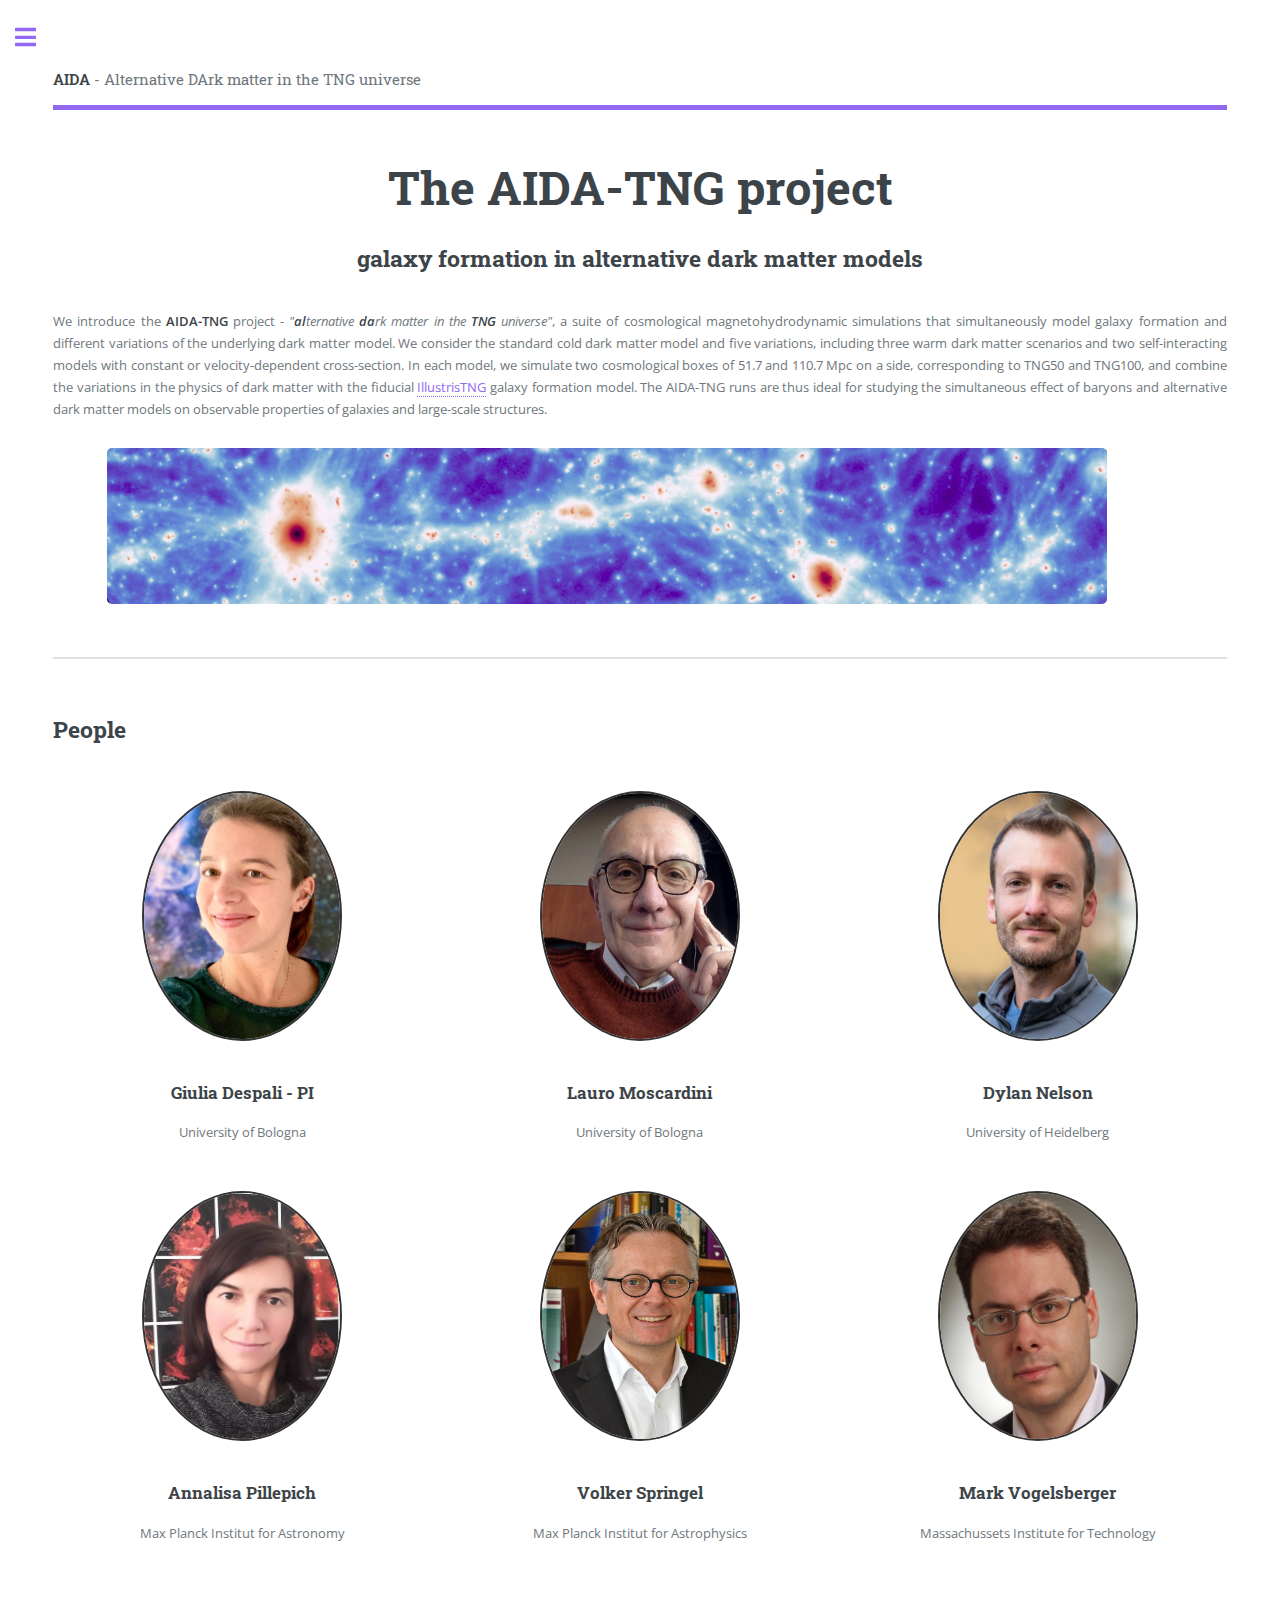
==== commit 0f7d6f94: "font2" ====
--- a/index.html
+++ b/index.html
@@ -33,7 +33,7 @@
 											<h1>The AIDA-TNG project<br />
 											<h2>galaxy formation in alternative dark matter models</p>
 										</header>
-                                        <p align="justify">  We introduce the <strong>AIDA-TNG</strong> project - <i> "<b>al</b>ternative <b>da</b>rk matter in the <b>TNG</b> universe"</i>, a suite of cosmological magnetohydrodynamic simulations that simultaneously model galaxy formation and different variations of the underlying dark matter model. We consider the standard cold dark matter model and five variations, including three warm dark matter scenarios and two self-interacting models with constant or velocity-dependent cross-section. In each model, we simulate two cosmological boxes of 51.7 and 110.7 Mpc on a side, corresponding to TNG50 and TNG100, and combine the variations in the physics of dark matter with the fiducial <a href="https://www.tng-project.org/">IllustrisTNG</a> galaxy formation model. The AIDA-TNG runs are thus ideal for studying the simultaneous effect of baryons and alternative dark matter models on observable properties of galaxies and large-scale structures. Each of the three boxes is created in multiple variations of dark matter scenarios (see below), as well as with and without baryonic physics.
+                                        <p align="justify">  We introduce the <strong>AIDA-TNG</strong> project - <i> "<b>al</b>ternative <b>da</b>rk matter in the <b>TNG</b> universe"</i>, a suite of cosmological magnetohydrodynamic simulations that simultaneously model galaxy formation and different variations of the underlying dark matter model. We consider the standard cold dark matter model and five variations, including three warm dark matter scenarios and two self-interacting models with constant or velocity-dependent cross-section. In each model, we simulate two cosmological boxes of 51.7 and 110.7 Mpc on a side, corresponding to TNG50 and TNG100, and combine the variations in the physics of dark matter with the fiducial <a href="https://www.tng-project.org/">IllustrisTNG</a> galaxy formation model. The AIDA-TNG runs are thus ideal for studying the simultaneous effect of baryons and alternative dark matter models on observable properties of galaxies and large-scale structures. 
                                         </p>
                                         <span class="image main"><img src="images/banner.jpg" alt="" style="width:1000px;vertical-align:middle;"/></span>
 
--- a/assets/css/main.css
+++ b/assets/css/main.css
@@ -93,12 +93,12 @@
 body, input, select, textarea {
   color: #6f777d;
   font-family: "Open Sans", sans-serif;
-  font-size: 13pt;
+  font-size: 15pt;
   font-weight: 400;
   line-height: 1.65; }
   @media screen and (max-width: 1680px) {
     body, input, select, textarea {
-      font-size: 11pt; } }
+      font-size: 13pt; } }
   @media screen and (max-width: 1280px) {
     body, input, select, textarea {
       font-size: 10pt; } }
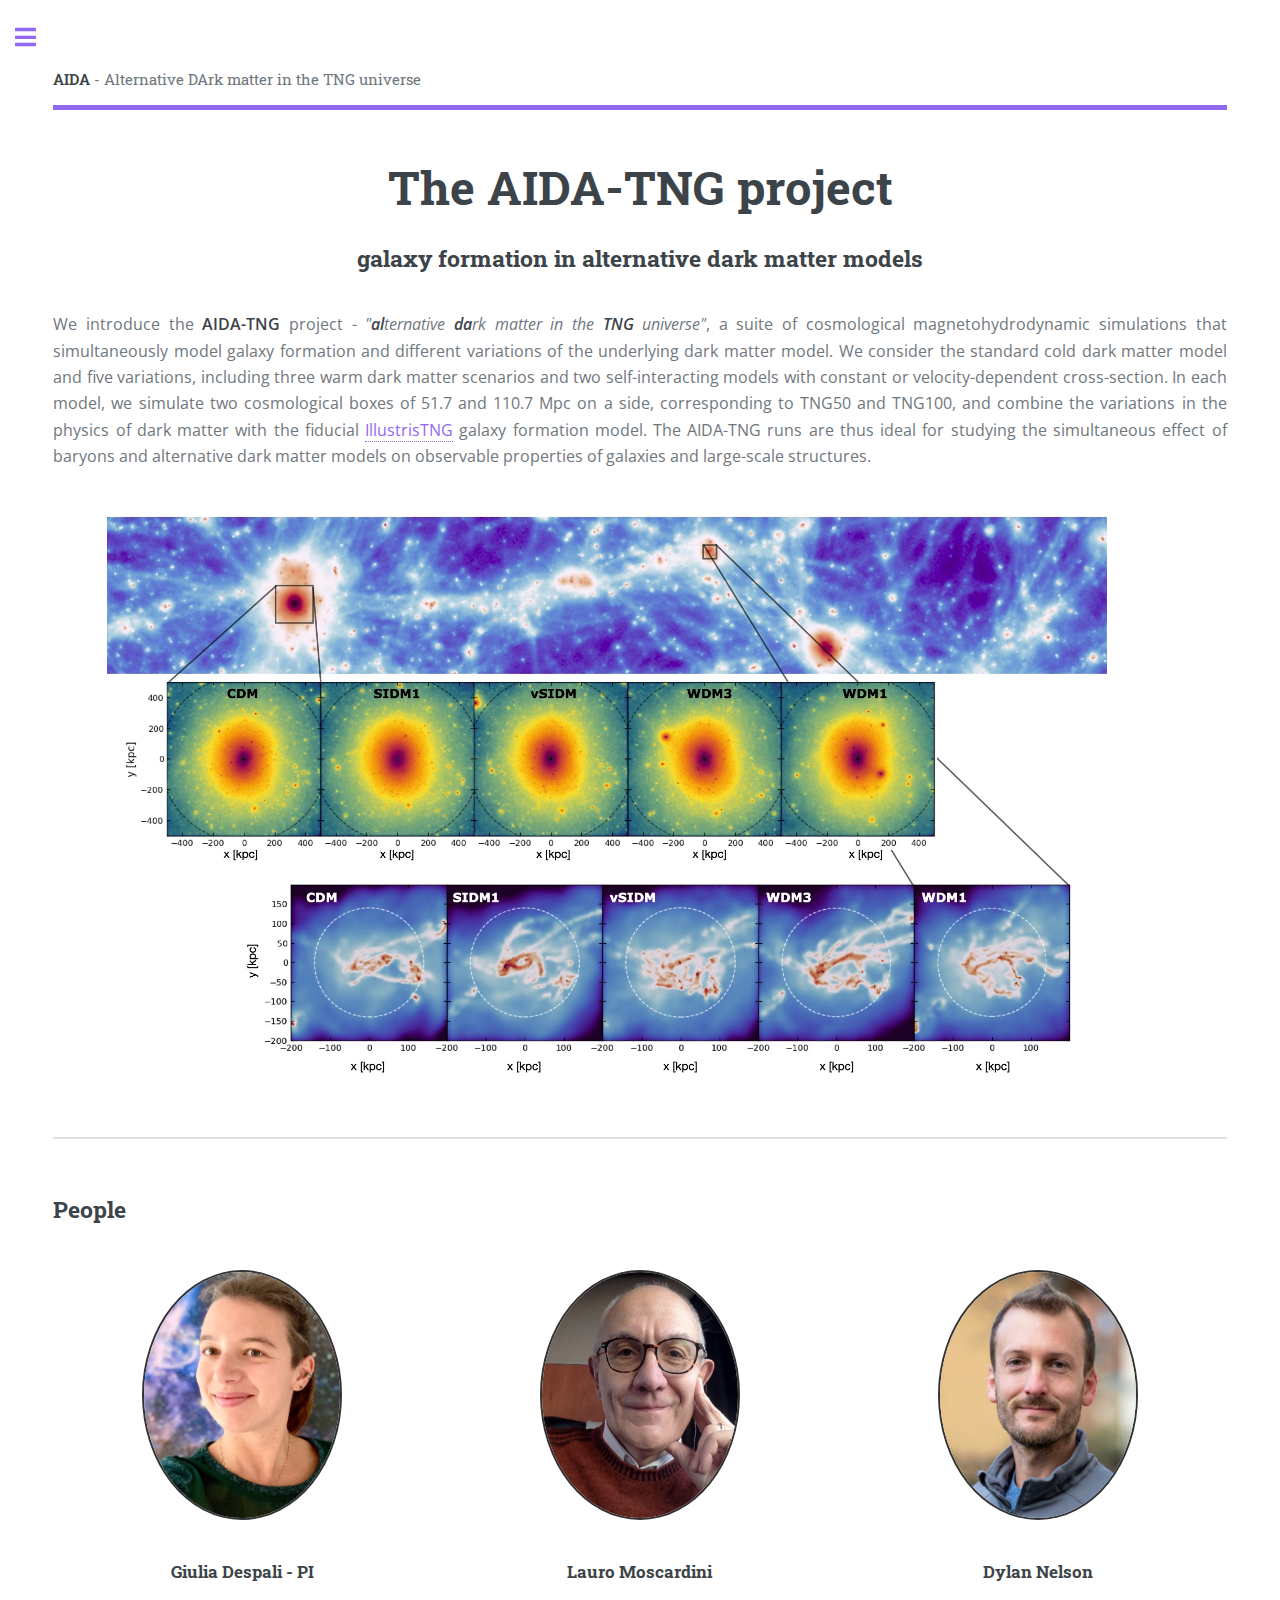
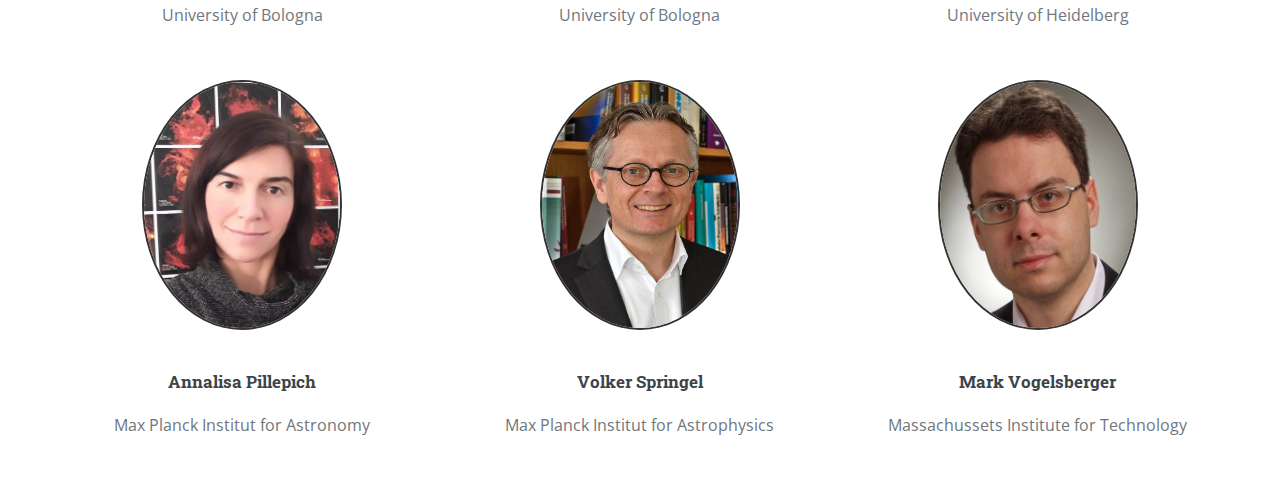
==== commit 79f6c131: "image" ====
--- a/index.html
+++ b/index.html
@@ -33,9 +33,9 @@
 											<h1>The AIDA-TNG project<br />
 											<h2>galaxy formation in alternative dark matter models</p>
 										</header>
-                                        <p align="justify">  We introduce the <strong>AIDA-TNG</strong> project - <i> "<b>al</b>ternative <b>da</b>rk matter in the <b>TNG</b> universe"</i>, a suite of cosmological magnetohydrodynamic simulations that simultaneously model galaxy formation and different variations of the underlying dark matter model. We consider the standard cold dark matter model and five variations, including three warm dark matter scenarios and two self-interacting models with constant or velocity-dependent cross-section. In each model, we simulate two cosmological boxes of 51.7 and 110.7 Mpc on a side, corresponding to TNG50 and TNG100, and combine the variations in the physics of dark matter with the fiducial <a href="https://www.tng-project.org/">IllustrisTNG</a> galaxy formation model. The AIDA-TNG runs are thus ideal for studying the simultaneous effect of baryons and alternative dark matter models on observable properties of galaxies and large-scale structures. 
+                                        <p align="justify">  We introduce the <strong>AIDA-TNG</strong> project - <i> "<b>al</b>ternative <b>da</b>rk matter in the <b>TNG</b> universe"</i>, a suite of cosmological magnetohydrodynamic simulations that simultaneously model galaxy formation and different variations of the underlying dark matter model. We consider the standard cold dark matter model and five variations, including three warm dark matter scenarios and two self-interacting models with constant or velocity-dependent cross-section. In each model, we simulate two cosmological boxes of 51.7 and 110.7 Mpc on a side, corresponding to TNG50 and TNG100, and combine the variations in the physics of dark matter with the fiducial <a href="https://www.tng-project.org/">IllustrisTNG</a> galaxy formation model. The AIDA-TNG runs are thus ideal for studying the simultaneous effect of baryons and alternative dark matter models on observable properties of galaxies and large-scale structures.
                                         </p>
-                                        <span class="image main"><img src="images/banner.jpg" alt="" style="width:1000px;vertical-align:middle;"/></span>
+                                        <span class="image main"><img src="images/pretty.001.jpeg" alt="" style="width:1000px;vertical-align:middle;"/></span>
 
 									</div>
                                 </section>
--- a/assets/css/main.css
+++ b/assets/css/main.css
@@ -93,12 +93,12 @@
 body, input, select, textarea {
   color: #6f777d;
   font-family: "Open Sans", sans-serif;
-  font-size: 15pt;
+  font-size: 13pt;
   font-weight: 400;
   line-height: 1.65; }
   @media screen and (max-width: 1680px) {
     body, input, select, textarea {
-      font-size: 13pt; } }
+      font-size: 11pt; } }
   @media screen and (max-width: 1280px) {
     body, input, select, textarea {
       font-size: 10pt; } }
@@ -128,6 +128,7 @@
   font-style: italic; }
 
 p {
+  font-size: 1.2em;
   margin: 0 0 2em 0; }
 
 h1, h2, h3, h4, h5, h6 {
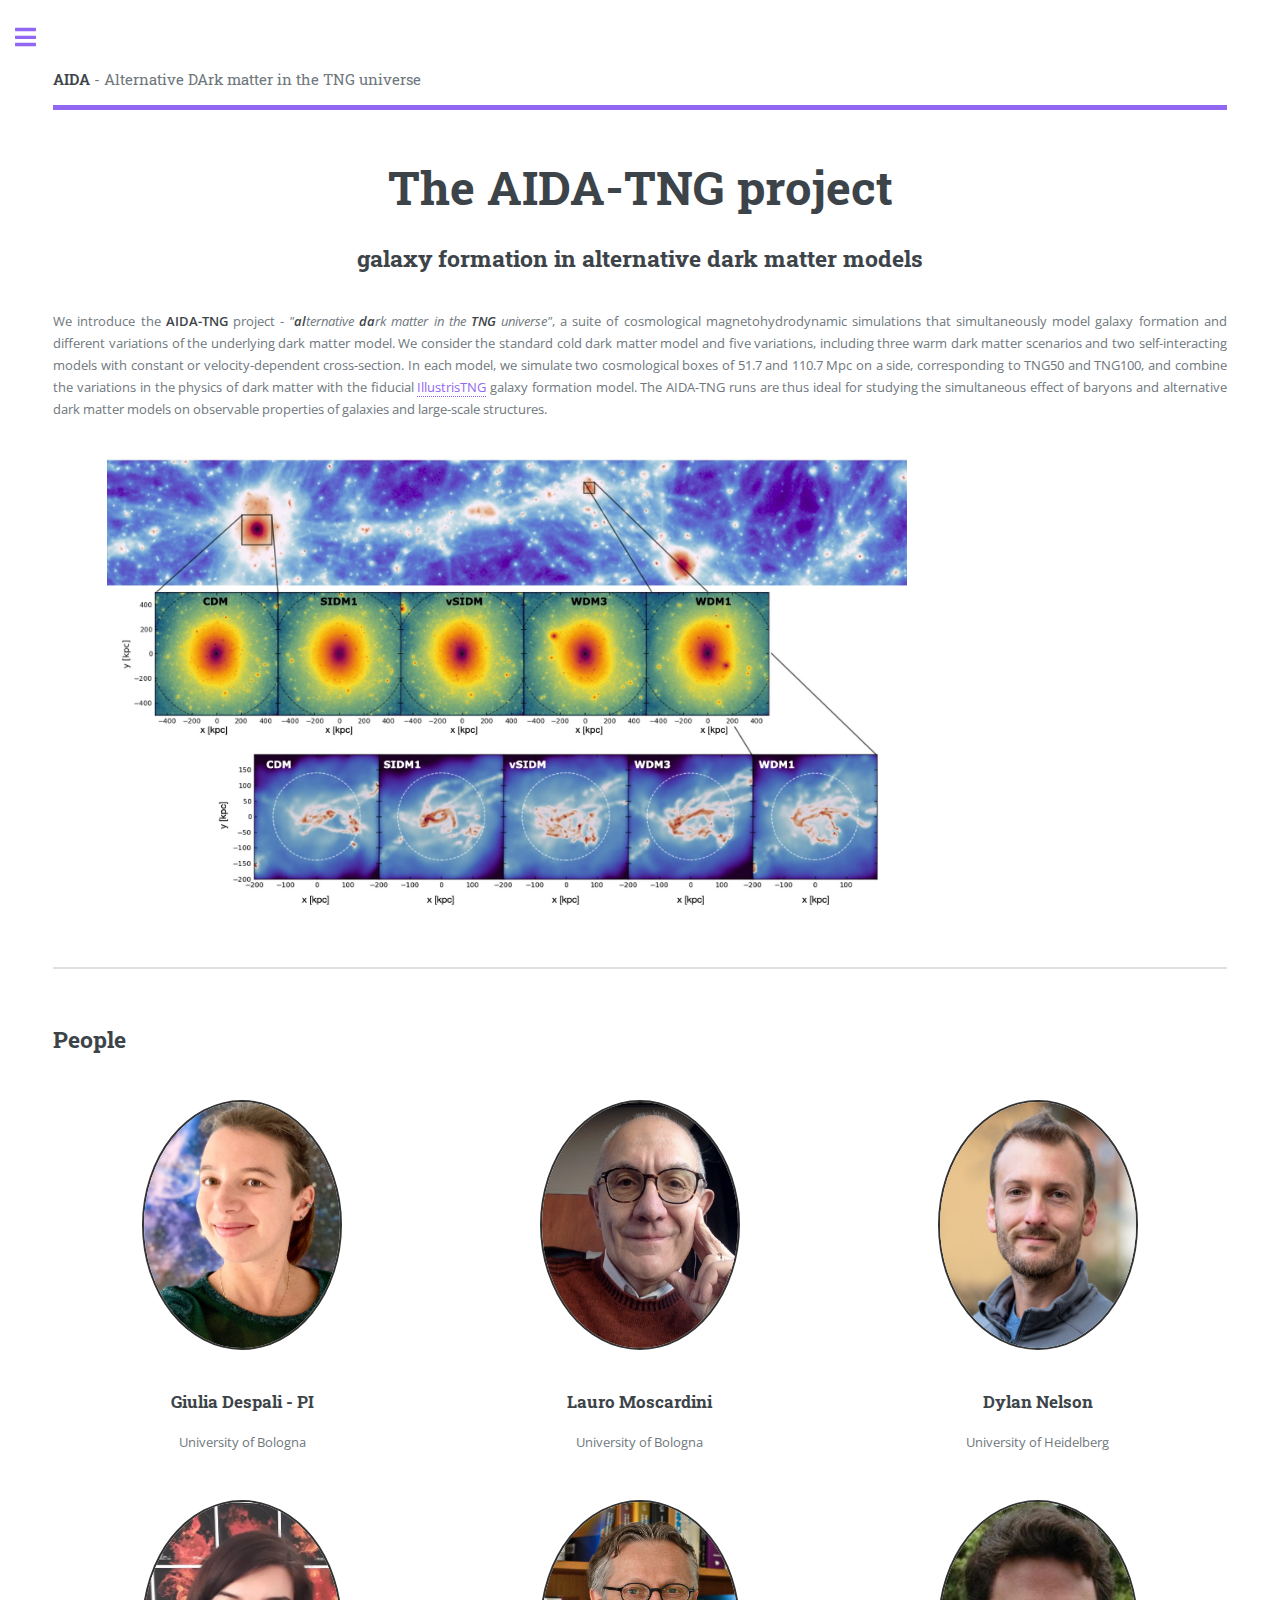
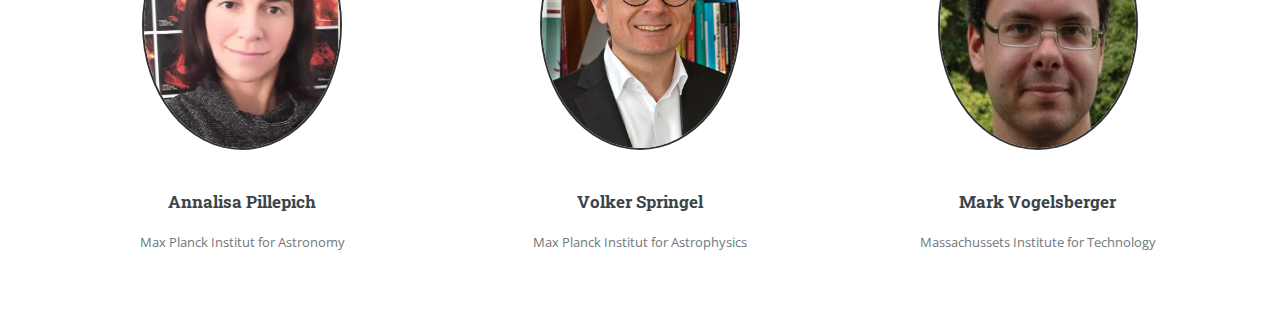
==== commit 3a80bb4c: "fix" ====
--- a/index.html
+++ b/index.html
@@ -35,7 +35,7 @@
 										</header>
                                         <p align="justify">  We introduce the <strong>AIDA-TNG</strong> project - <i> "<b>al</b>ternative <b>da</b>rk matter in the <b>TNG</b> universe"</i>, a suite of cosmological magnetohydrodynamic simulations that simultaneously model galaxy formation and different variations of the underlying dark matter model. We consider the standard cold dark matter model and five variations, including three warm dark matter scenarios and two self-interacting models with constant or velocity-dependent cross-section. In each model, we simulate two cosmological boxes of 51.7 and 110.7 Mpc on a side, corresponding to TNG50 and TNG100, and combine the variations in the physics of dark matter with the fiducial <a href="https://www.tng-project.org/">IllustrisTNG</a> galaxy formation model. The AIDA-TNG runs are thus ideal for studying the simultaneous effect of baryons and alternative dark matter models on observable properties of galaxies and large-scale structures.
                                         </p>
-                                        <span class="image main"><img src="images/pretty.001.jpeg" alt="" style="width:1000px;vertical-align:middle;"/></span>
+                                        <span class="image main"><img src="images/pretty.001.jpeg" alt="" style="vertical-align:middle;width:800px";/></span>
 
 									</div>
                                 </section>
@@ -127,6 +127,8 @@
 										<li><a href="overview.html">Overview</a></li>
 										<li><a href="news.html">News</a></li>
                                         <li><a href="papers.html">Publications</a></li>
+                                    </ul>
+
 								</nav>
 
 
--- a/assets/css/main.css
+++ b/assets/css/main.css
@@ -128,7 +128,6 @@
   font-style: italic; }
 
 p {
-  font-size: 1.2em;
   margin: 0 0 2em 0; }
 
 h1, h2, h3, h4, h5, h6 {
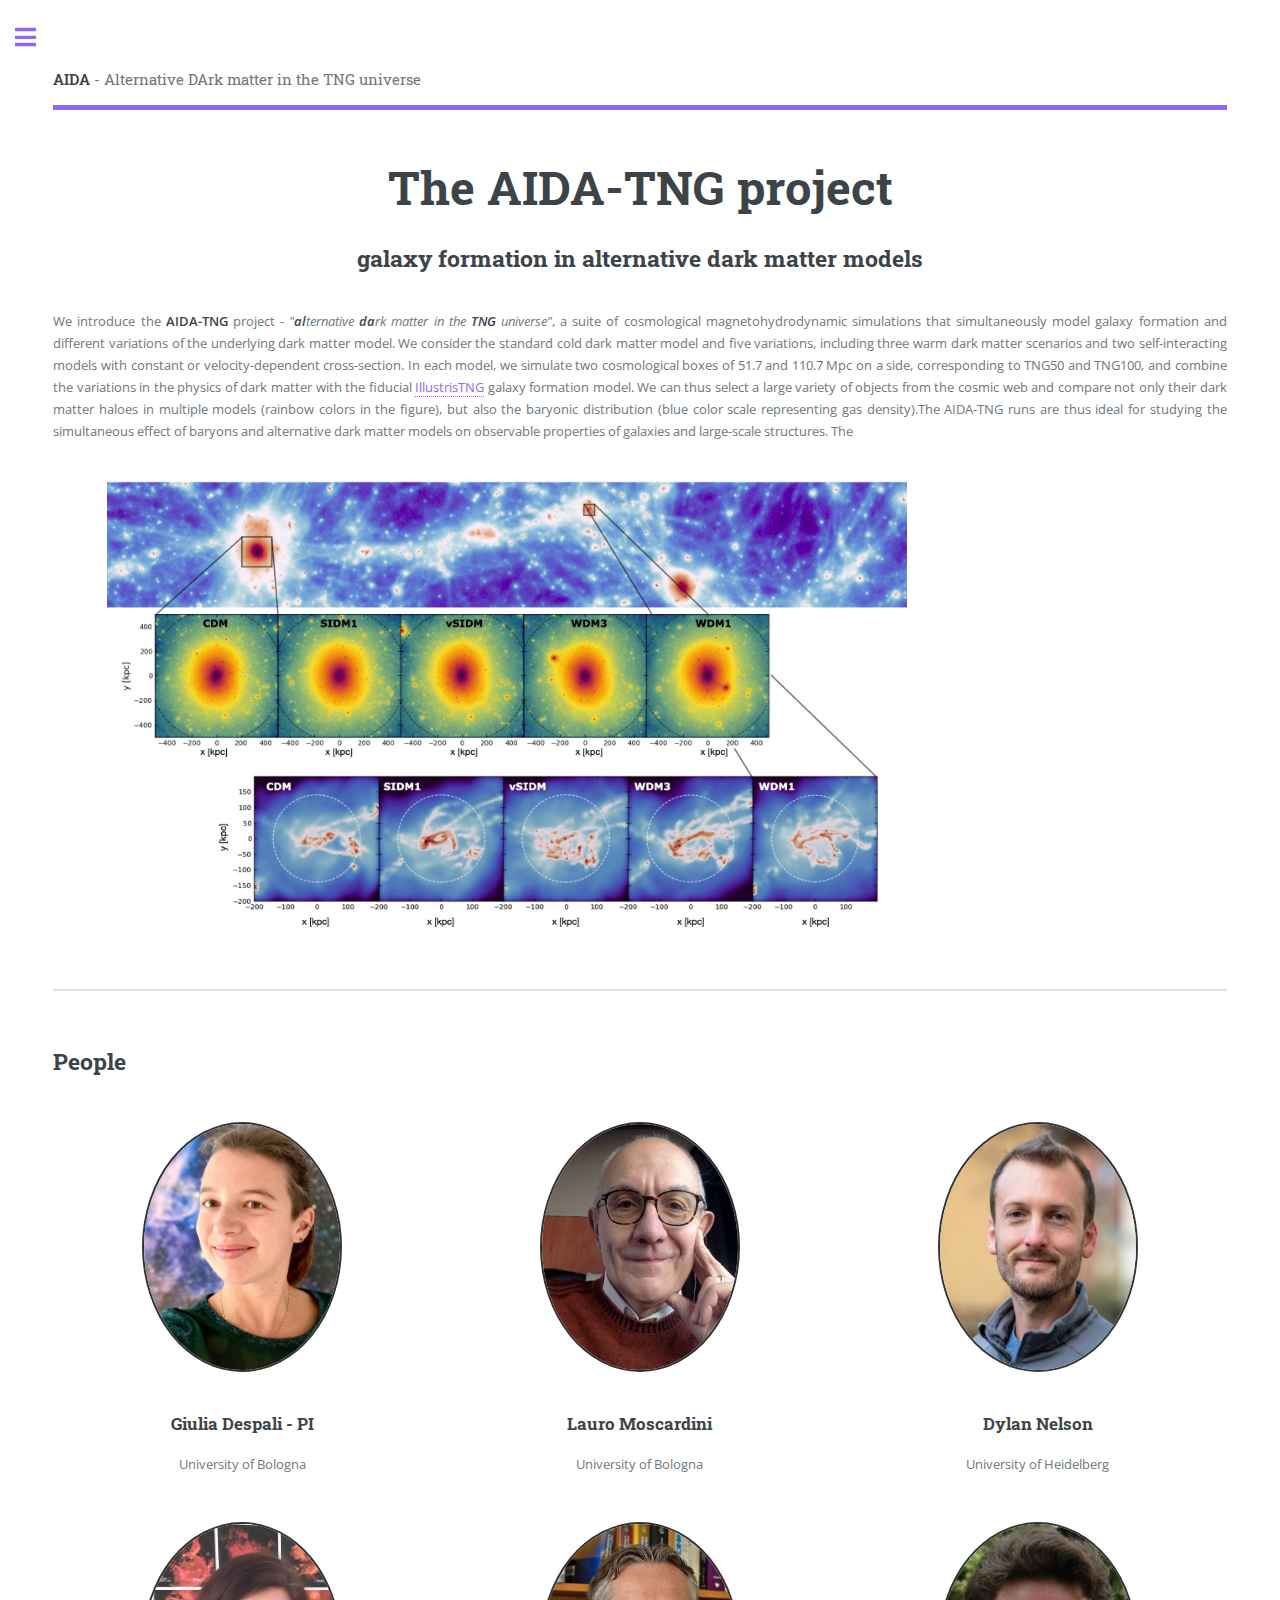
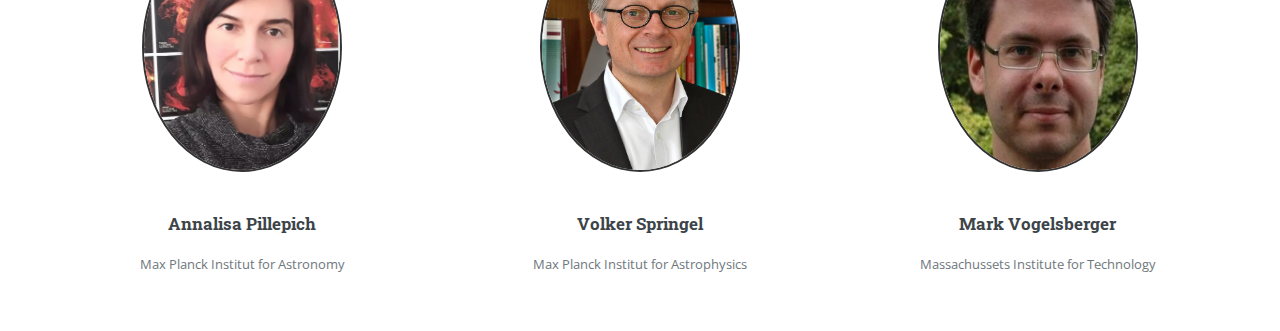
==== commit a3a64d27: "fix" ====
--- a/index.html
+++ b/index.html
@@ -33,7 +33,7 @@
 											<h1>The AIDA-TNG project<br />
 											<h2>galaxy formation in alternative dark matter models</p>
 										</header>
-                                        <p align="justify">  We introduce the <strong>AIDA-TNG</strong> project - <i> "<b>al</b>ternative <b>da</b>rk matter in the <b>TNG</b> universe"</i>, a suite of cosmological magnetohydrodynamic simulations that simultaneously model galaxy formation and different variations of the underlying dark matter model. We consider the standard cold dark matter model and five variations, including three warm dark matter scenarios and two self-interacting models with constant or velocity-dependent cross-section. In each model, we simulate two cosmological boxes of 51.7 and 110.7 Mpc on a side, corresponding to TNG50 and TNG100, and combine the variations in the physics of dark matter with the fiducial <a href="https://www.tng-project.org/">IllustrisTNG</a> galaxy formation model. The AIDA-TNG runs are thus ideal for studying the simultaneous effect of baryons and alternative dark matter models on observable properties of galaxies and large-scale structures.
+                                        <p align="justify">  We introduce the <strong>AIDA-TNG</strong> project - <i> "<b>al</b>ternative <b>da</b>rk matter in the <b>TNG</b> universe"</i>, a suite of cosmological magnetohydrodynamic simulations that simultaneously model galaxy formation and different variations of the underlying dark matter model. We consider the standard cold dark matter model and five variations, including three warm dark matter scenarios and two self-interacting models with constant or velocity-dependent cross-section. In each model, we simulate two cosmological boxes of 51.7 and 110.7 Mpc on a side, corresponding to TNG50 and TNG100, and combine the variations in the physics of dark matter with the fiducial <a href="https://www.tng-project.org/">IllustrisTNG</a> galaxy formation model. We can thus select a large variety of objects from the cosmic web and compare not only their dark matter haloes in multiple models (rainbow colors in the figure), but also the baryonic distribution (blue color scale representing gas density).The AIDA-TNG runs are thus ideal for studying the simultaneous effect of baryons and alternative dark matter models on observable properties of galaxies and large-scale structures. The 
                                         </p>
                                         <span class="image main"><img src="images/pretty.001.jpeg" alt="" style="vertical-align:middle;width:800px";/></span>
 
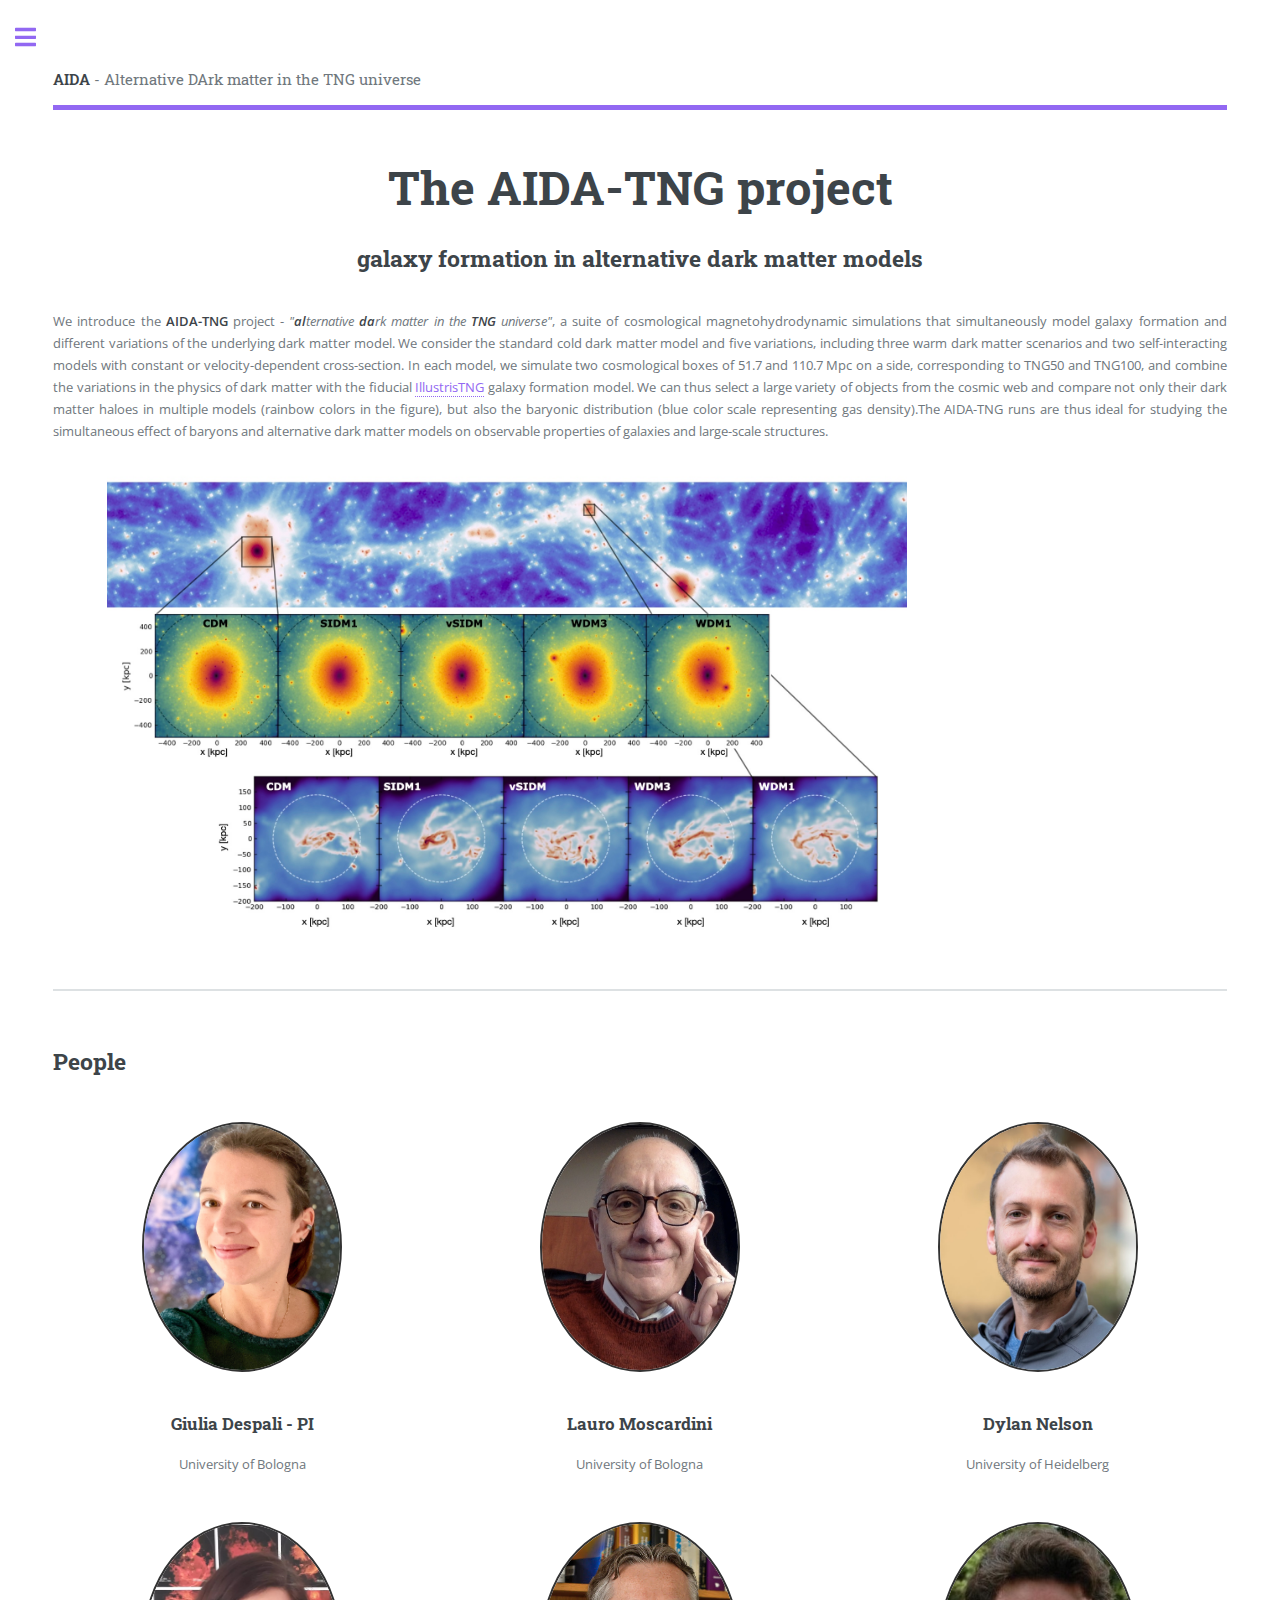
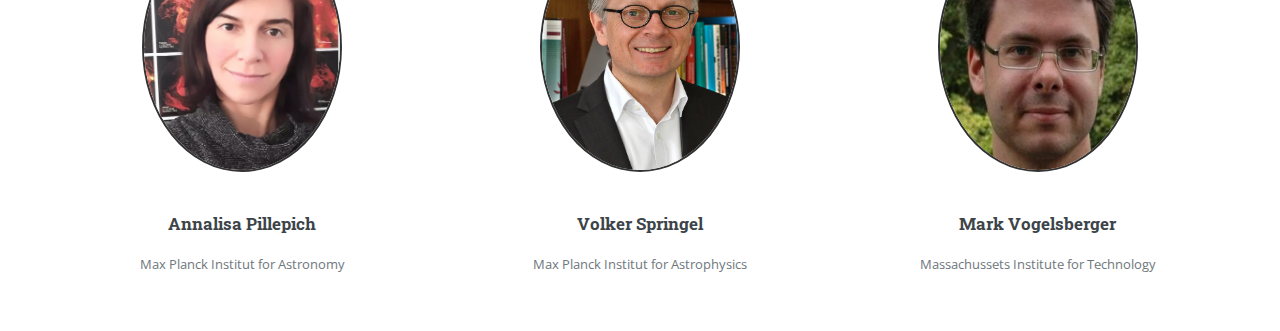
==== commit 55f98f16: "fix" ====
--- a/index.html
+++ b/index.html
@@ -33,7 +33,7 @@
 											<h1>The AIDA-TNG project<br />
 											<h2>galaxy formation in alternative dark matter models</p>
 										</header>
-                                        <p align="justify">  We introduce the <strong>AIDA-TNG</strong> project - <i> "<b>al</b>ternative <b>da</b>rk matter in the <b>TNG</b> universe"</i>, a suite of cosmological magnetohydrodynamic simulations that simultaneously model galaxy formation and different variations of the underlying dark matter model. We consider the standard cold dark matter model and five variations, including three warm dark matter scenarios and two self-interacting models with constant or velocity-dependent cross-section. In each model, we simulate two cosmological boxes of 51.7 and 110.7 Mpc on a side, corresponding to TNG50 and TNG100, and combine the variations in the physics of dark matter with the fiducial <a href="https://www.tng-project.org/">IllustrisTNG</a> galaxy formation model. We can thus select a large variety of objects from the cosmic web and compare not only their dark matter haloes in multiple models (rainbow colors in the figure), but also the baryonic distribution (blue color scale representing gas density).The AIDA-TNG runs are thus ideal for studying the simultaneous effect of baryons and alternative dark matter models on observable properties of galaxies and large-scale structures. The 
+                                        <p align="justify">  We introduce the <strong>AIDA-TNG</strong> project - <i> "<b>al</b>ternative <b>da</b>rk matter in the <b>TNG</b> universe"</i>, a suite of cosmological magnetohydrodynamic simulations that simultaneously model galaxy formation and different variations of the underlying dark matter model. We consider the standard cold dark matter model and five variations, including three warm dark matter scenarios and two self-interacting models with constant or velocity-dependent cross-section. In each model, we simulate two cosmological boxes of 51.7 and 110.7 Mpc on a side, corresponding to TNG50 and TNG100, and combine the variations in the physics of dark matter with the fiducial <a href="https://www.tng-project.org/">IllustrisTNG</a> galaxy formation model. We can thus select a large variety of objects from the cosmic web and compare not only their dark matter haloes in multiple models (rainbow colors in the figure), but also the baryonic distribution (blue color scale representing gas density).The AIDA-TNG runs are thus ideal for studying the simultaneous effect of baryons and alternative dark matter models on observable properties of galaxies and large-scale structures. 
                                         </p>
                                         <span class="image main"><img src="images/pretty.001.jpeg" alt="" style="vertical-align:middle;width:800px";/></span>
 
